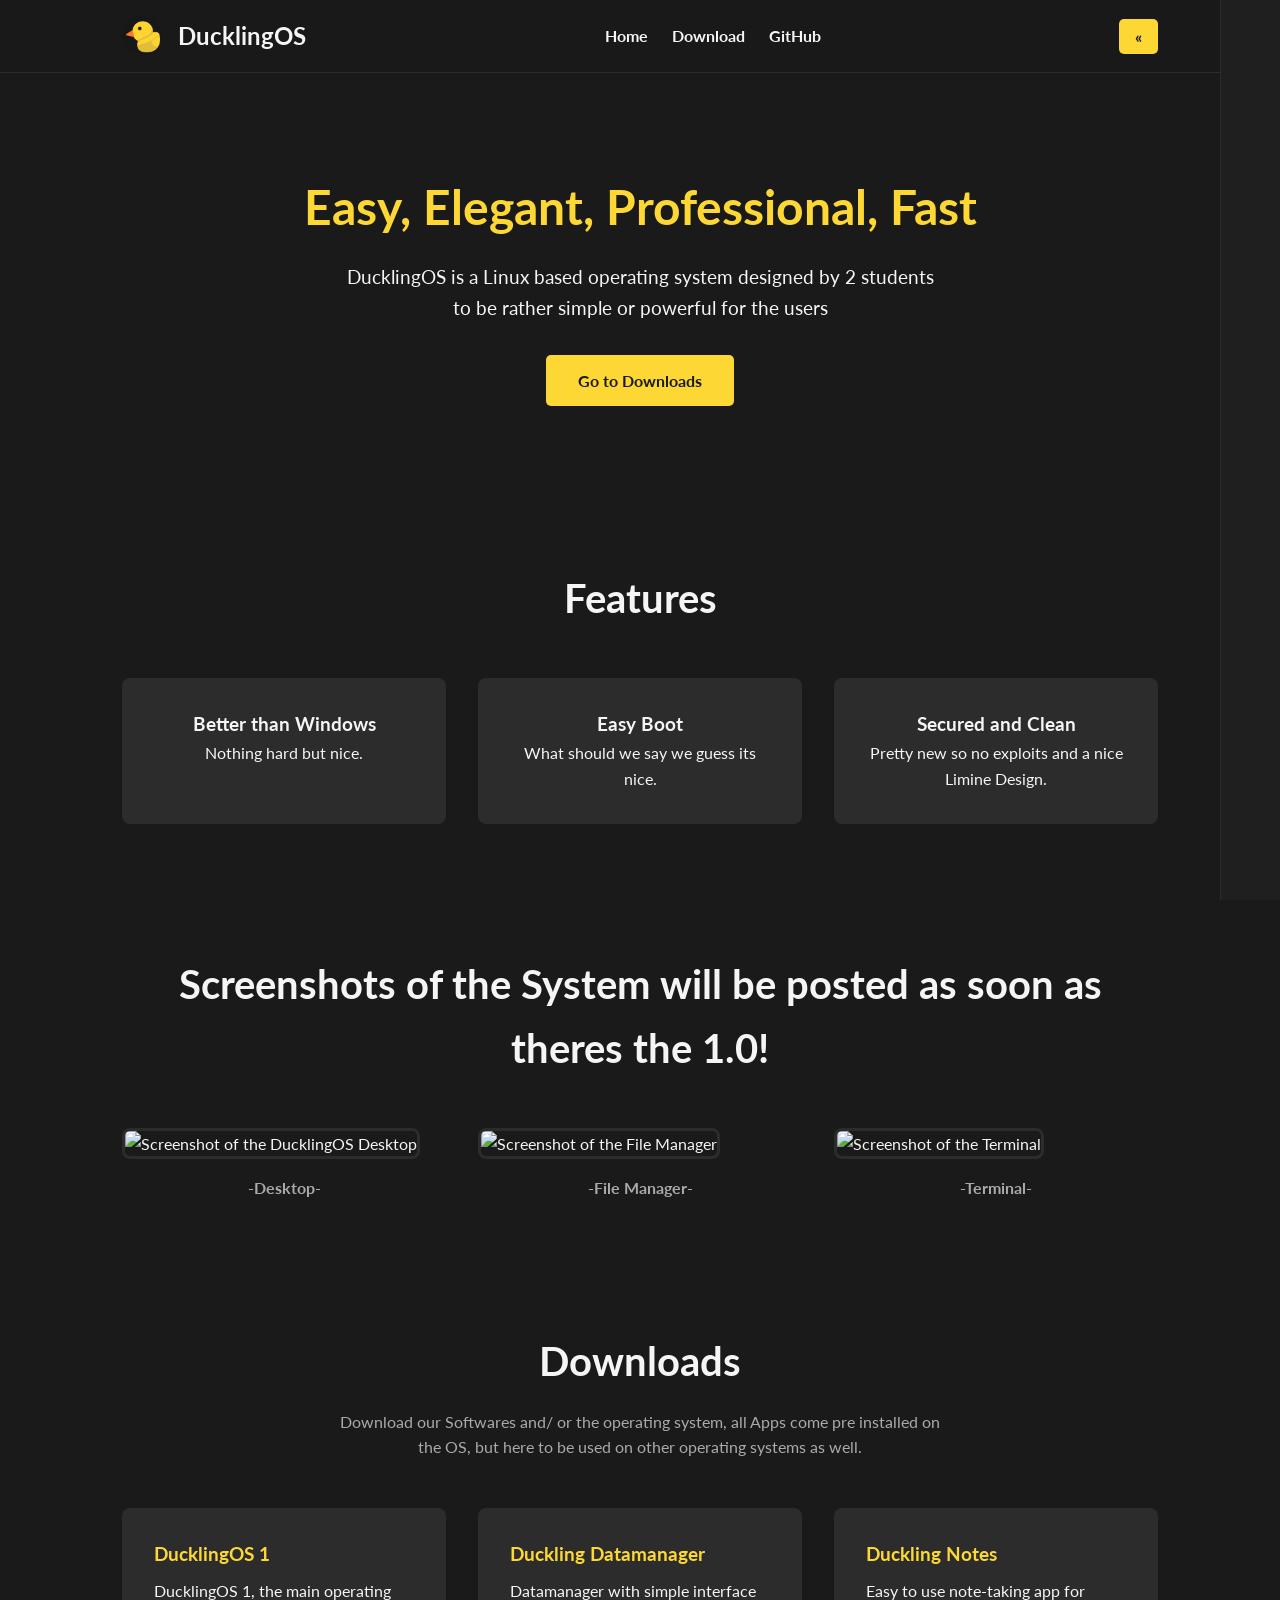
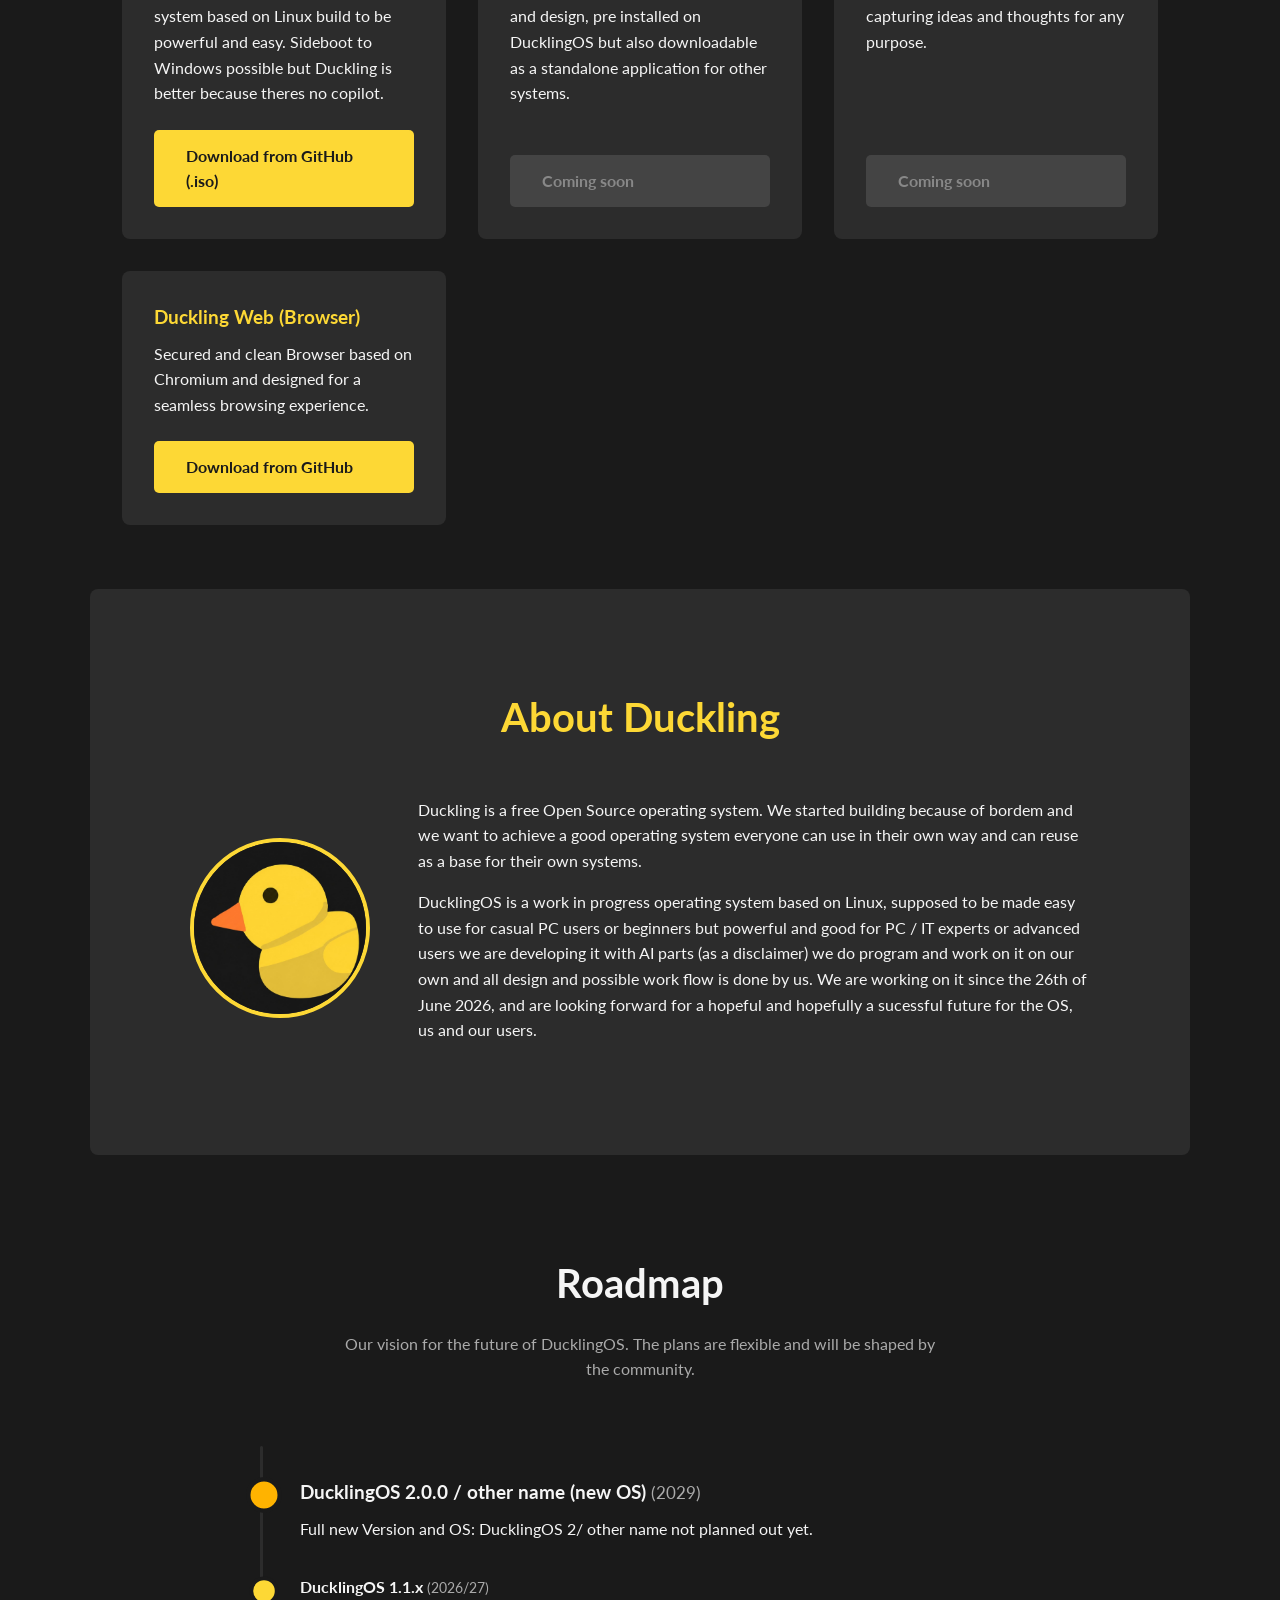
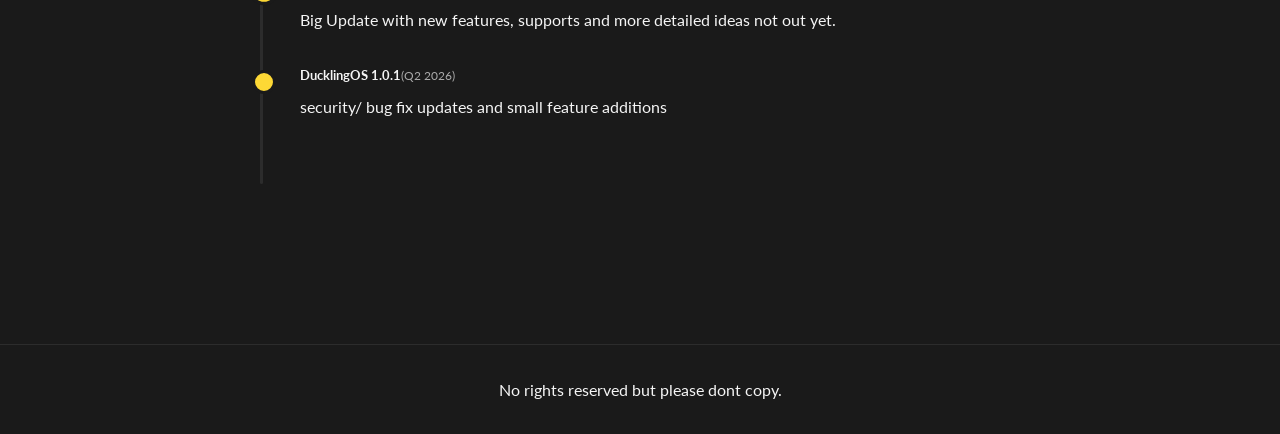
==== index.html @ bba62c25 "Add files via upload" ====
<!DOCTYPE html>
<html lang="en">
<head>
    <meta charset="UTF-8">
    <meta name="viewport" content="width=device-width, initial-scale=1.0">
    <title>DucklingOS - An easy Linux operating system</title>
    <link rel="stylesheet" href="style.css">
    <link rel="preconnect" href="https://fonts.googleapis.com">
    <link rel="preconnect" href="https://fonts.gstatic.com" crossorigin>
    <link href="https://fonts.googleapis.com/css2?family=Lato:wght@400;700&display=swap" rel="stylesheet">
</head>
<body>
<div id="page-container">
    <header>
        <nav class="container">
            <a href="#" class="logo">
                <img src="Duckling1.jpg.jpeg" alt="DucklingOS Logo">
                <h1>DucklingOS</h1>
            </a>
            <ul class="desktop-nav">
                <li><a href="#hero">Home</a></li>
                <li><a href="#download">Download</a></li>
                <li><a href="https://github.com/DucklingOS" target="_blank">GitHub</a></li>
            </ul>
            <div class="header-buttons">
                <button id="desktop-sidebar-toggle" class="menu-button desktop-only">&laquo;</button> <!-- For Desktop only -->
                <button id="menu-toggle" class="menu-button mobile-only">Menu</button> <!-- For Mobile only -->
            </div>
        </nav>
    </header>

    <nav id="sidebar">
        <ul>
            <li><a href="#hero">Home</a></li>
            <li><a href="#features">Features</a></li>
            <li><a href="#screenshots">Screenshots</a></li>
            <li><a href="#about">About Duckling</a></li>
            <li><a href="#roadmap">Roadmap</a></li>
            <li><a href="#download">Download</a></li>
            <li><a href="https://github.com/DucklingOS" target="_blank">GitHub</a></li>
        </ul>
    </nav>

    <main>
        <section id="hero" class="container">
            <h2>Easy, Elegant, Professional, Fast</h2>
            <p>DucklingOS is a Linux based operating system designed by 2 students to be rather simple or powerful for the users</p>
            <a href="#download" class="cta-button">Go to Downloads</a>
        </section>

        <section id="features" class="container">
            <h2>Features</h2>
            <div class="feature-grid">
                <div class="feature-item">
                    <h3>Better than Windows</h3>
                    <p>Nothing hard but nice.</p>
                </div>
                <div class="feature-item">
                    <h3>Easy Boot</h3>
                    <p>What should we say we guess its nice.</p>
                </div>
                <div class="feature-item">
                    <h3>Secured and Clean</h3>
                    <p>Pretty new so no exploits and a nice Limine Design.</p>
                </div>
            </div>
        </section>

        <section id="screenshots" class="container">
            <h2>Screenshots of the System will be posted as soon as theres the 1.0!</h2>
            <div class="screenshot-grid">
                <div class="screenshot-item">
                    <img src="https://via.placeholder.com/800x450/2c2c2c/fdd835?text=Desktop-View" alt="Screenshot of the DucklingOS Desktop">
                    <p>-Desktop-</p>
                </div>
                <div class="screenshot-item">
                    <img src="https://via.placeholder.com/800x450/2c2c2c/fdd835?text=File-Manager" alt="Screenshot of the File Manager">
                    <p>-File Manager-</p>
                </div>
                <div class="screenshot-item">
                    <img src="https://via.placeholder.com/800x450/2c2c2c/fdd835?text=Terminal" alt="Screenshot of the Terminal">
                    <p>-Terminal-</p>
                </div>
            </div>
        </section>

        <section id="download" class="container">
            <h2>Downloads</h2>
            <p class="download-intro">Download our Softwares and/ or the operating system, all Apps come pre installed on the OS, but here to be used on other operating systems as well.</p>
            <div class="download-grid">
                <div class="download-item os-download">
                    <h3>DucklingOS 1</h3>
                    <p>DucklingOS 1, the main operating system based on Linux build to be powerful and easy. Sideboot to Windows possible but Duckling is better because theres no copilot.</p>
                    <a href="https://github.com/ducklingOS/ducklingOS-1/actions/runs/28238142595" target="_blank" class="cta-button">Download from GitHub (.iso)</a>
                </div>
                <div class="download-item">
                    <h3>Duckling Datamanager</h3>
                    <p>Datamanager with simple interface and design, pre installed on DucklingOS but also downloadable as a standalone application for other systems.</p>
                    <a href="#" class="cta-button disabled">Coming soon</a>
                </div>
                <div class="download-item">
                    <h3>Duckling Notes</h3>
                    <p>Easy to use note-taking app for capturing ideas and thoughts for any purpose.</p>
                    <a href="#" class="cta-button disabled">Coming soon</a>
                </div>
                <div class="download-item">
                    <h3>Duckling Web  (Browser)</h3>
                    <p>Secured and clean Browser based on Chromium and designed for a seamless browsing experience.</p>
                    <a href="https://github.com/ducklingOS/ducklingWeb" target="_blank" class="cta-button">Download from GitHub</a>
                </div>
            </div>
        </section>

        <section id="about" class="container">
            <h2>About Duckling</h2>
            <div class="about-content">
                <img src="Duckling1.jpg.jpeg" alt="DucklingOS Logo in the About-Us section" class="about-image">
                <div class="about-text">
                    <p>Duckling is a free Open Source operating system. We started building because of bordem and we want to achieve a good operating system everyone can use in their own  way and can reuse as a base for their own systems.</p>
                    <p>DucklingOS is a work in progress operating system based on Linux, supposed to be made easy to use for casual PC users or beginners but powerful and good for PC / IT experts or advanced users we are developing it with AI parts (as a disclaimer) we do program and work on it on our own and all design and possible work flow is done by us. We are working on it since the 26th of June 2026, and are looking forward for a hopeful and hopefully a sucessful future for the OS, us and our users.</p>
                </div>
            </div>
        </section>

        <section id="roadmap" class="container">
            <h2>Roadmap</h2>
            <p class="roadmap-intro">Our vision for the future of DucklingOS. The plans are flexible and will be shaped by the community.</p>

            <div class="roadmap-timeline">
                <!-- Beispiel für eine neue Edition (alle 3 Jahre) -->
                <div class="timeline-item edition">
                    <div class="timeline-content">
                        <h3>DucklingOS 2.0.0 / other name (new OS) <span class="timeline-year">(2029)</span></h3>
                        <p>Full new Version and OS: DucklingOS 2/ other name not planned out yet.</p>
                    </div>
                </div>

                <!-- Beispiel für eine größere Version (jährlich) -->
                <div class="timeline-item major">
                    <div class="timeline-content">
                        <h4>DucklingOS 1.1.x <span class="timeline-year">(2026/27)</span></h4>
                        <p>Big Update with new features, supports and more detailed ideas not out yet.</p>
                    </div>
                </div>

                <!-- Beispiel für eine kleine Version (monatlich/quartalsweise) -->
                <div class="timeline-item minor">
                    <div class="timeline-content">
                        <h5>DucklingOS 1.0.1<span class="timeline-year">(Q2 2026)</span></h5>
                        <p>security/ bug fix updates and small feature additions </p>
                    </div>
                </div>
            </div>
        </section>
    </main>

    <footer>
        <p>No rights reserved but please dont copy.</p>
    </footer>

</div>

    <script>
        const mobileMenuToggle = document.getElementById('menu-toggle');
        const desktopSidebarToggle = document.getElementById('desktop-sidebar-toggle');
        const sidebar = document.getElementById('sidebar');
        const pageContainer = document.getElementById('page-container');

        // Für den Desktop-Modus (Sidebar schiebt Inhalt)
        desktopSidebarToggle.addEventListener('click', () => {
            pageContainer.classList.toggle('sidebar-open');
            desktopSidebarToggle.textContent = pageContainer.classList.contains('sidebar-open') ? '«' : '»';
        });

        // Für den mobilen Modus (Sidebar überlagert Inhalt)
        mobileMenuToggle.addEventListener('click', () => {
            sidebar.classList.toggle('mobile-open');
        });
    </script>

</body>
</html>
---- style.css ----
/* Global Styles and Variables */
:root {
    --primary-yellow: #fdd835; /* A bright yellow, inspired by the image */
    --dark-background: #1a1a1a; /* A very dark gray, almost black */
    --text-color: #f5f5f5;
    --card-background: #2c2c2c;
    --font-family: 'Lato', sans-serif;
}

/* Base Reset and Body Styling */
* {
    margin: 0;
    padding: 0;
    box-sizing: border-box;
}

html {
    scroll-behavior: smooth;
}

body {
    font-family: var(--font-family);
    background-color: var(--dark-background);
    color: var(--text-color);
    line-height: 1.6;
}

/* Page Container for sidebar shift */
#page-container {
    position: relative;
    transition: margin-right 0.4s ease-in-out;
}

.container {
    max-width: 1100px;
    margin: 0 auto;
    padding: 0 2rem;
}

/* Header and Navigation */
header {
    background-color: rgba(26, 26, 26, 0.8);
    backdrop-filter: blur(10px);
    padding: 1rem 0;
    position: sticky;
    top: 0;
    z-index: 100;
    border-bottom: 1px solid var(--card-background);
}

header .container {
    display: flex;
    justify-content: space-between;
    align-items: center;
}

.header-buttons {
    display: flex;
    align-items: center;
    gap: 1rem;
}

.logo {
    display: flex;
    align-items: center;
    text-decoration: none;
    color: var(--text-color);
}

.logo img {
    height: 40px;
    width: 40px;
    border-radius: 50%;
    margin-right: 1rem;
    object-fit: cover;
}

.logo h1 {
    font-size: 1.5rem;
}

/* General Navigation Styles */
.desktop-nav {
    list-style: none;
    display: flex;
    gap: 1.5rem;
    flex-grow: 1; /* Allows the element to fill the available space */
    justify-content: center; /* Centers the links within the element */
}

.desktop-nav a {
    text-decoration: none;
    color: var(--text-color);
    font-weight: 700;
    transition: color 0.3s ease;
}

.desktop-nav a:hover {
    color: var(--primary-yellow);
}

/* Hero Section */
#hero {
    text-align: center;
    padding: 6rem 2rem;
}

#hero h2 {
    font-size: 3rem;
    margin-bottom: 1rem;
    color: var(--primary-yellow);
}

#hero p {
    font-size: 1.2rem;
    max-width: 600px;
    margin: 0 auto 2rem;
}

.cta-button {
    display: inline-block;
    background-color: var(--primary-yellow);
    color: var(--dark-background);
    padding: 0.8rem 2rem;
    border-radius: 5px;
    text-decoration: none;
    font-weight: 700;
    transition: transform 0.3s ease;
}

.cta-button:hover {
    transform: scale(1.05);
}

/* Features Section */
#features {
    padding: 4rem 2rem;
}

#features h2 {
    text-align: center;
    font-size: 2.5rem;
    margin-bottom: 3rem;
}

.feature-grid {
    display: grid;
    grid-template-columns: repeat(auto-fit, minmax(300px, 1fr));
    gap: 2rem;
}

.feature-item {
    background-color: var(--card-background);
    padding: 2rem;
    border-radius: 8px;
    text-align: center;
}

/* Footer */
footer {
    text-align: center;
    padding: 2rem 0;
    margin-top: 4rem;
    border-top: 1px solid var(--card-background);
}

/* About Section */
#about {
    padding: 6rem 2rem;
    background-color: var(--card-background);
    border-radius: 8px;
}

#about h2 {
    text-align: center;
    font-size: 2.5rem;
    margin-bottom: 3rem;
    color: var(--primary-yellow);
}

.about-content {
    display: flex;
    align-items: center;
    gap: 3rem;
    max-width: 900px;
    margin: 0 auto;
}

.about-image {
    height: 180px;
    width: 180px;
    border-radius: 50%;
    object-fit: cover;
    border: 4px solid var(--primary-yellow);
    flex-shrink: 0;
}

.about-text p {
    margin-bottom: 1rem;
}

/* Screenshots Section */
#screenshots {
    padding: 4rem 2rem;
}

#screenshots h2 {
    text-align: center;
    font-size: 2.5rem;
    margin-bottom: 3rem;
}

.screenshot-grid {
    display: grid;
    grid-template-columns: repeat(auto-fit, minmax(320px, 1fr));
    gap: 2rem;
}

.screenshot-item img {
    width: 100%;
    border-radius: 8px;
    border: 3px solid var(--card-background);
    transition: transform 0.3s ease, box-shadow 0.3s ease;
    cursor: pointer;
}

.screenshot-item img:hover {
    transform: scale(1.03);
    box-shadow: 0 10px 25px rgba(0, 0, 0, 0.5);
    border-color: var(--primary-yellow);
}

/* Download Section */
#download {
    padding: 4rem 2rem;
}

#download h2 {
    text-align: center;
    font-size: 2.5rem;
    margin-bottom: 1rem;
}

.download-intro {
    text-align: center;
    max-width: 600px;
    margin: 0 auto 3rem;
    color: #aaa;
}

.download-grid {
    display: grid;
    grid-template-columns: repeat(auto-fit, minmax(300px, 1fr));
    gap: 2rem;
}

.download-item {
    background-color: var(--card-background);
    padding: 2rem;
    border-radius: 8px;
    display: flex;
    flex-direction: column;
}

.download-item h3 {
    color: var(--primary-yellow);
    margin-bottom: 0.5rem;
}
.download-item p {
    flex-grow: 1; /* Ensures the button stays at the bottom */
    margin-bottom: 1.5rem;
}
.screenshot-item p {
    text-align: center;
    margin-top: 1rem;
    font-weight: 700;
    color: #aaa;
}

/* Menu Button and Sidebar */
.menu-button { /* The button in the header for mobile view */
    display: none; /* Only displayed on smaller screens */
    background-color: var(--primary-yellow);
    color: var(--dark-background) !important;
    border: none;
    padding: 0.5rem 1rem;
    border-radius: 5px;
    font-family: var(--font-family);
    font-weight: 700;
    cursor: pointer;
    font-size: 1rem;
    text-decoration: none;
}
.menu-button:hover {
    color: var(--dark-background) !important;
}
.cta-button.disabled {
    background-color: #444;
    color: #888;
    cursor: not-allowed;
    transform: none;
}

#sidebar {
    position: fixed;
    top: 0;
    right: 0;
    height: 100vh; /* Full viewport height */
    width: 0; /* Closed by default on mobile devices */
    background-color: #1f1f1f;
    z-index: 200;
    overflow: hidden;
    transition: width 0.3s ease-in-out;
    border-left: 1px solid var(--card-background);
    display: flex;
    align-items: center;
    justify-content: center;
}

#sidebar ul {
    list-style: none;
    display: flex;
    flex-direction: column;
    gap: 1rem; /* Spacing between items */
    width: 220px; /* Fixed width for the content */
}

#sidebar ul li a {
    text-decoration: none;
    color: var(--text-color);
    font-size: 1.2rem;
    font-weight: 700;
    padding: 0.5rem 0;
    display: block;
    transition: color 0.3s ease;
}

#sidebar ul li a:hover {
    color: var(--primary-yellow);
}

/* --- Responsive Design --- */

/* Mobile View (up to 768px) */
@media (max-width: 768px) {
    header .desktop-nav {
        display: none;
    }
    .mobile-only {
        display: block;
        text-align: center; /* Ensure button text is centered if it wraps */
    }
    #sidebar.mobile-open {
        width: 280px; /* Opens the sidebar on mobile devices */
    }
}
@media (min-width: 769px) {
    .mobile-only {
        display: none;
    }
}

/* Desktop View (from 1025px) */
@media (min-width: 1025px) {
    /* Hide main navigation in header, as it's in the sidebar */
    .mobile-only {
        display: none; /* Hide mobile menu button on desktop */
    }

    /* Display sidebar as a narrow bar */
    #sidebar {
        width: 60px;
        padding-top: 60px;
        justify-content: flex-start;
    }
    #sidebar ul li a {
        text-indent: 200%; /* Hides the text, but keeps the space */
        white-space: nowrap;
    }

    .desktop-only {
        display: block;
    }

    /* Styles for the expanded sidebar on desktop */
    #page-container.sidebar-open {
        /* Shifts the entire page container (incl. header) to the left */
        margin-right: 220px; /* 280px (open) - 60px (closed) = 220px */
    }

    #page-container.sidebar-open #sidebar {
        width: 280px; /* Expands the sidebar */
    }
    #page-container.sidebar-open #sidebar ul li a {
        text-indent: 0; /* Shows the text again */
    }
}

/* Roadmap Section */
#roadmap {
    padding: 6rem 2rem;
}

#roadmap h2 {
    text-align: center;
    font-size: 2.5rem;
    margin-bottom: 1rem;
}

.roadmap-intro {
    text-align: center;
    max-width: 600px;
    margin: 0 auto 4rem;
    color: #aaa;
}

.roadmap-timeline {
    position: relative;
    max-width: 800px;
    margin: 0 auto;
    padding: 2rem 0; /* Spacing for the timeline */
    /* The vertical line of the timeline */
    &::before {
        content: '';
        position: absolute;
        top: 0;
        left: 20px;
        height: 100%;
        width: 3px;
        background-color: var(--card-background);
        border-radius: 3px;
    }
}

.timeline-item {
    position: relative;
    margin-bottom: 2rem; /* Spacing between items */
    padding-left: 60px; /* Space for the dot */
    /* The dot on the timeline */
    &::before {
        content: '';
        position: absolute;
        left: 12px; /* Centers the dot on the line */
        top: 5px;
        height: 18px;
        width: 18px;
        background-color: var(--primary-yellow);
        border-radius: 50%;
        border: 3px solid var(--dark-background);
        z-index: 1;
    }
}

/* Different sizes for the dots */
.timeline-item.major::before {
    transform: scale(1.2);
}
.timeline-item.edition::before {
    transform: scale(1.5);
    background-color: #ffb300; /* A slightly darker yellow for the largest version */
}

.timeline-content h3, .timeline-content h4, .timeline-content h5 {
    margin-bottom: 0.5rem;
}

.timeline-year {
    color: #aaa;
    font-weight: 400;
    font-size: 0.9em;
}
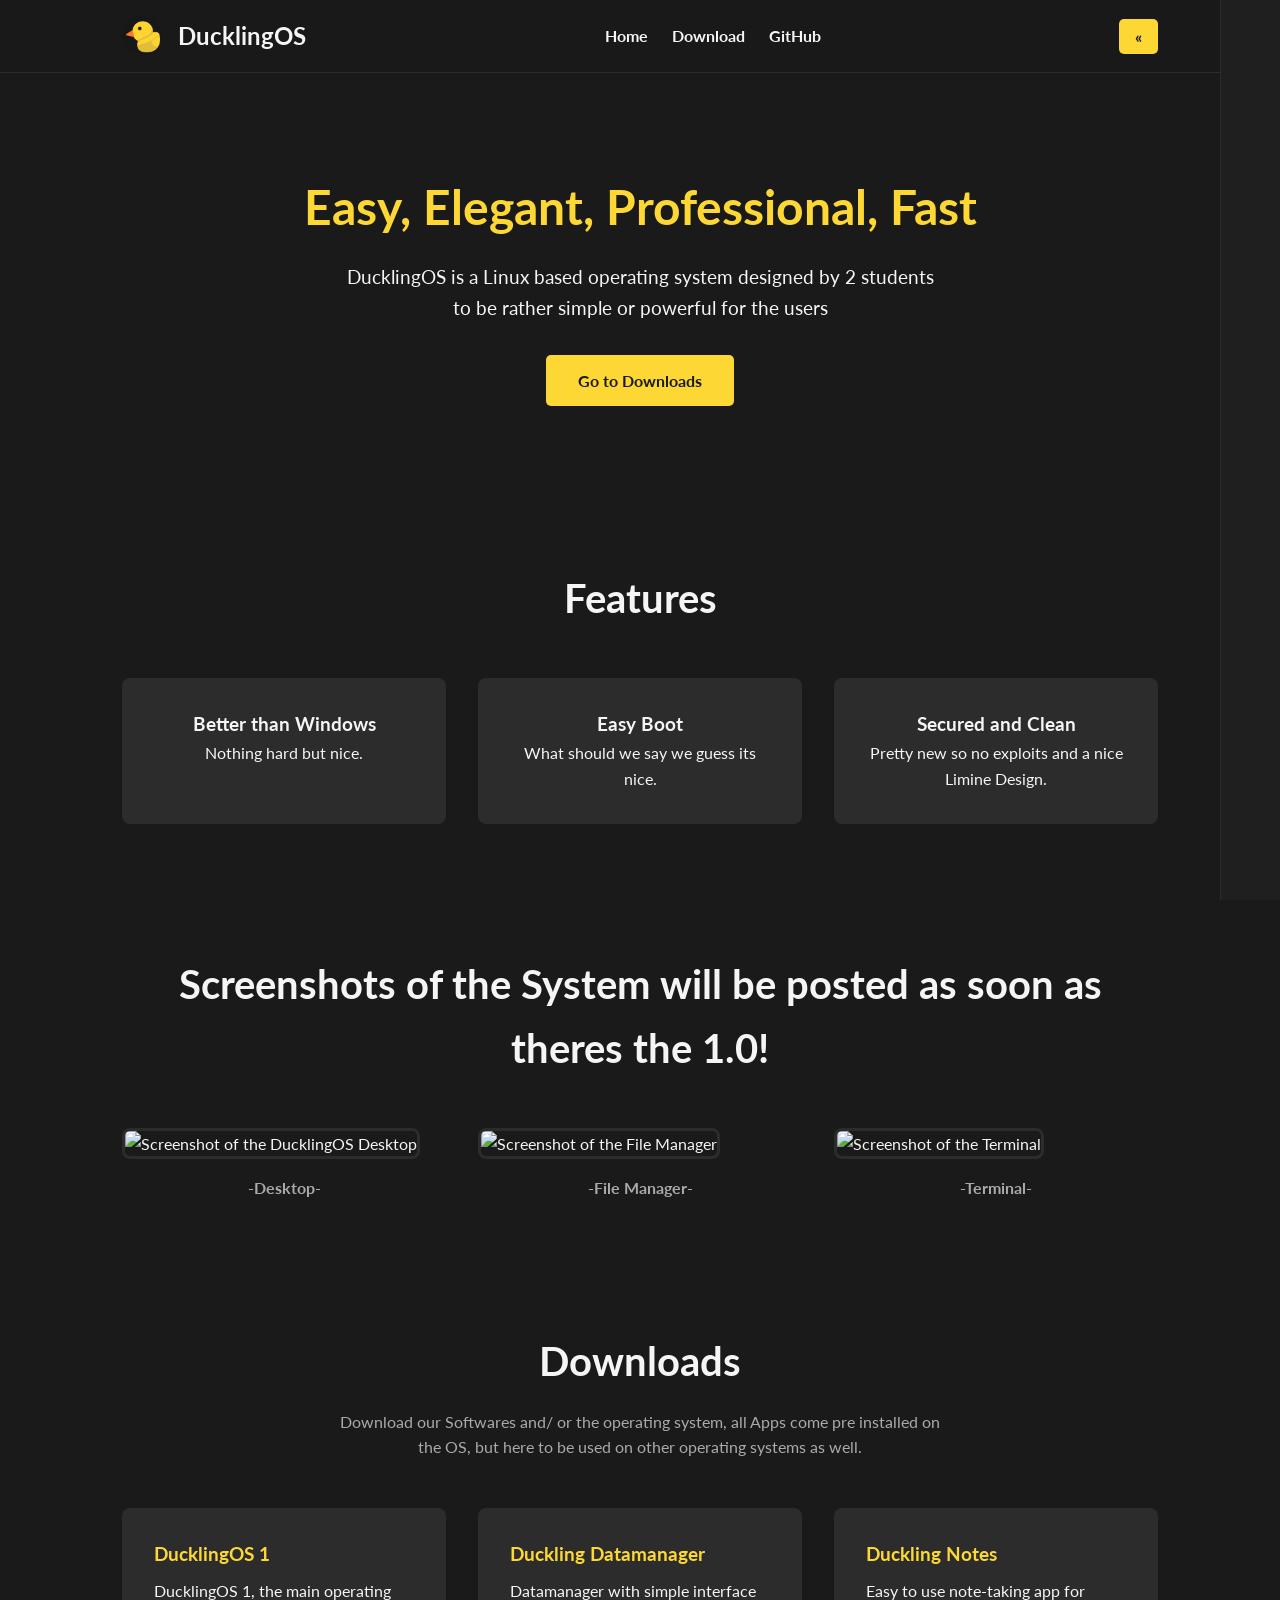
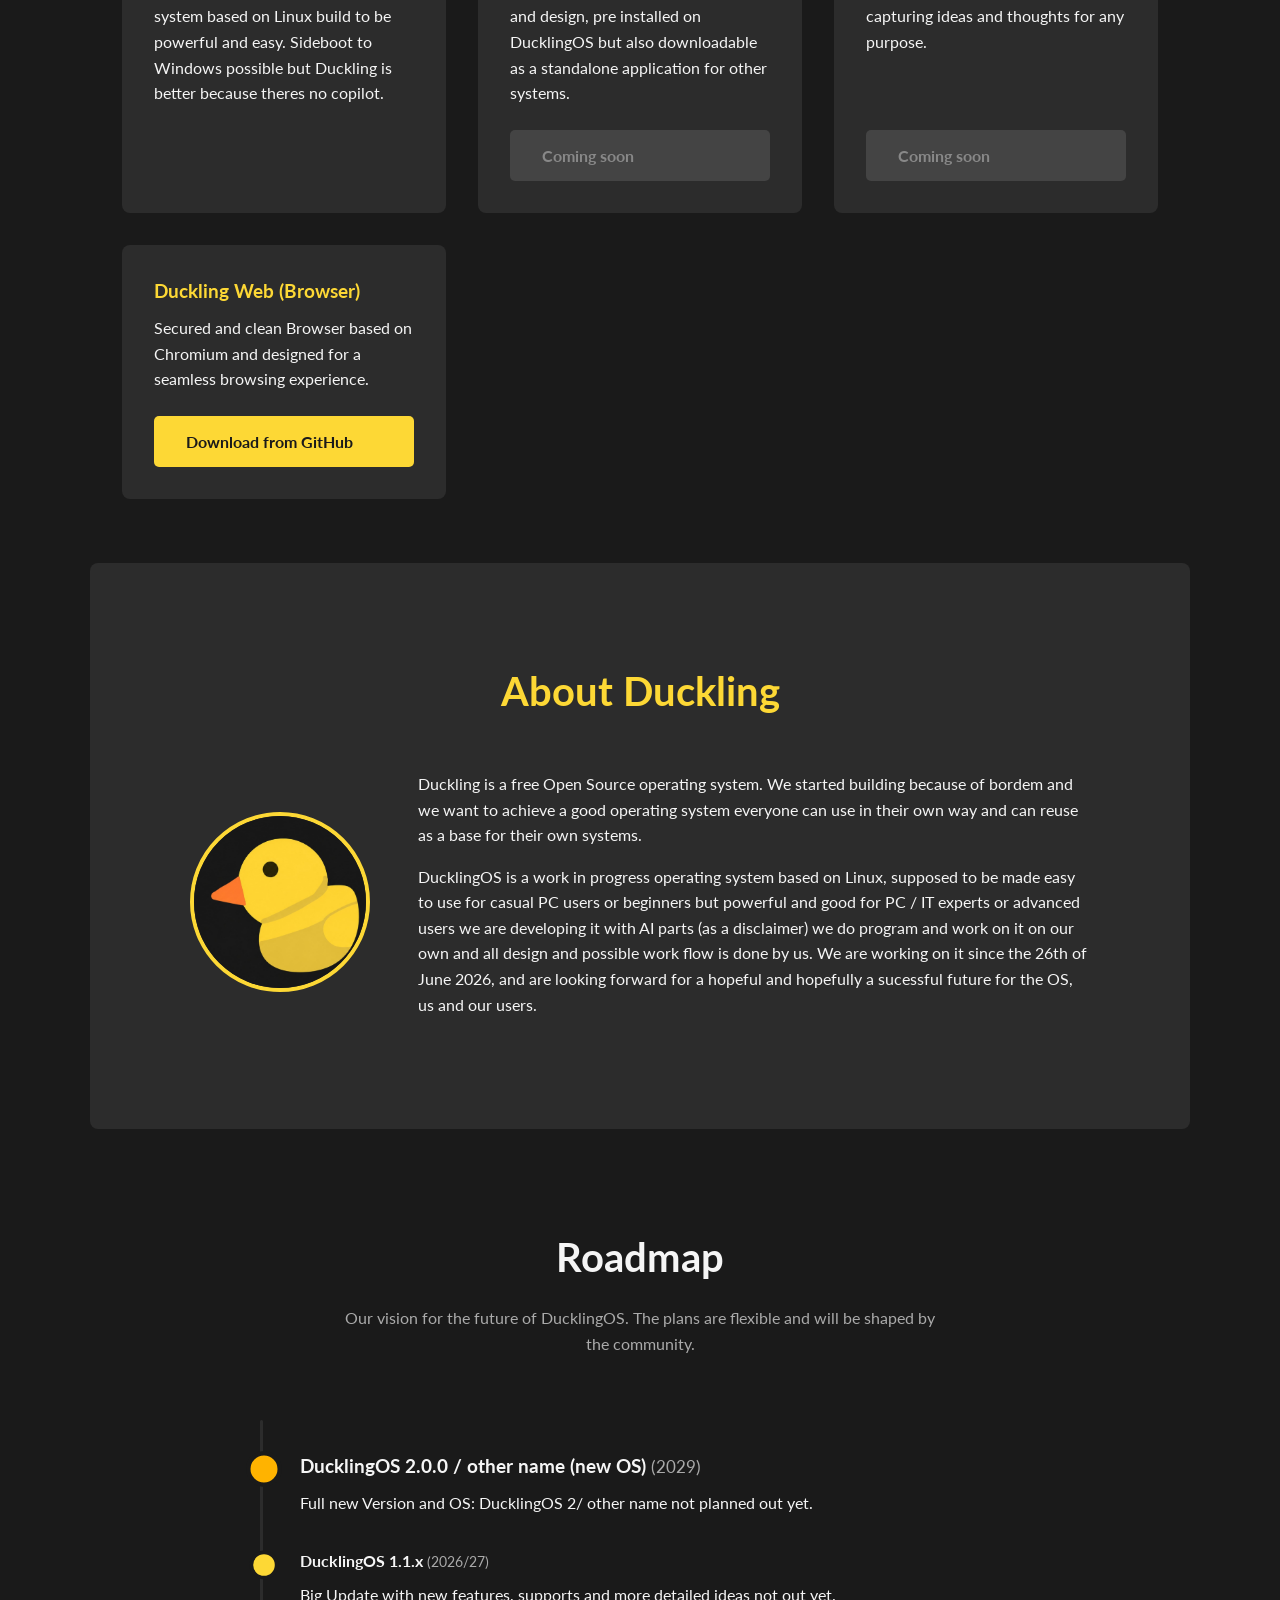
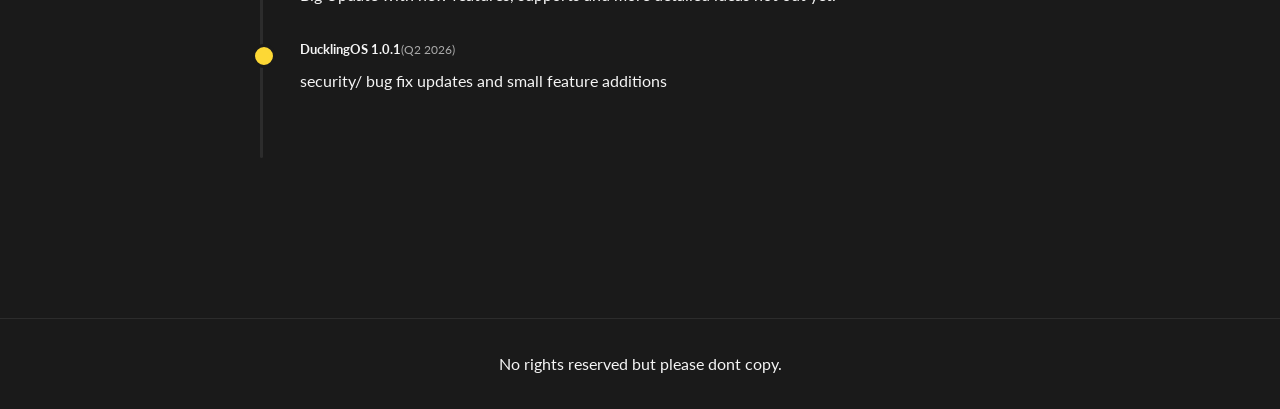
==== commit 382b6cb4: "Add files via upload" ====
--- a/index.html
+++ b/index.html
@@ -91,7 +91,6 @@
                 <div class="download-item os-download">
                     <h3>DucklingOS 1</h3>
                     <p>DucklingOS 1, the main operating system based on Linux build to be powerful and easy. Sideboot to Windows possible but Duckling is better because theres no copilot.</p>
-                    <a href="https://github.com/ducklingOS/ducklingOS-1/actions/runs/28238142595" target="_blank" class="cta-button">Download from GitHub (.iso)</a>
                 </div>
                 <div class="download-item">
                     <h3>Duckling Datamanager</h3>
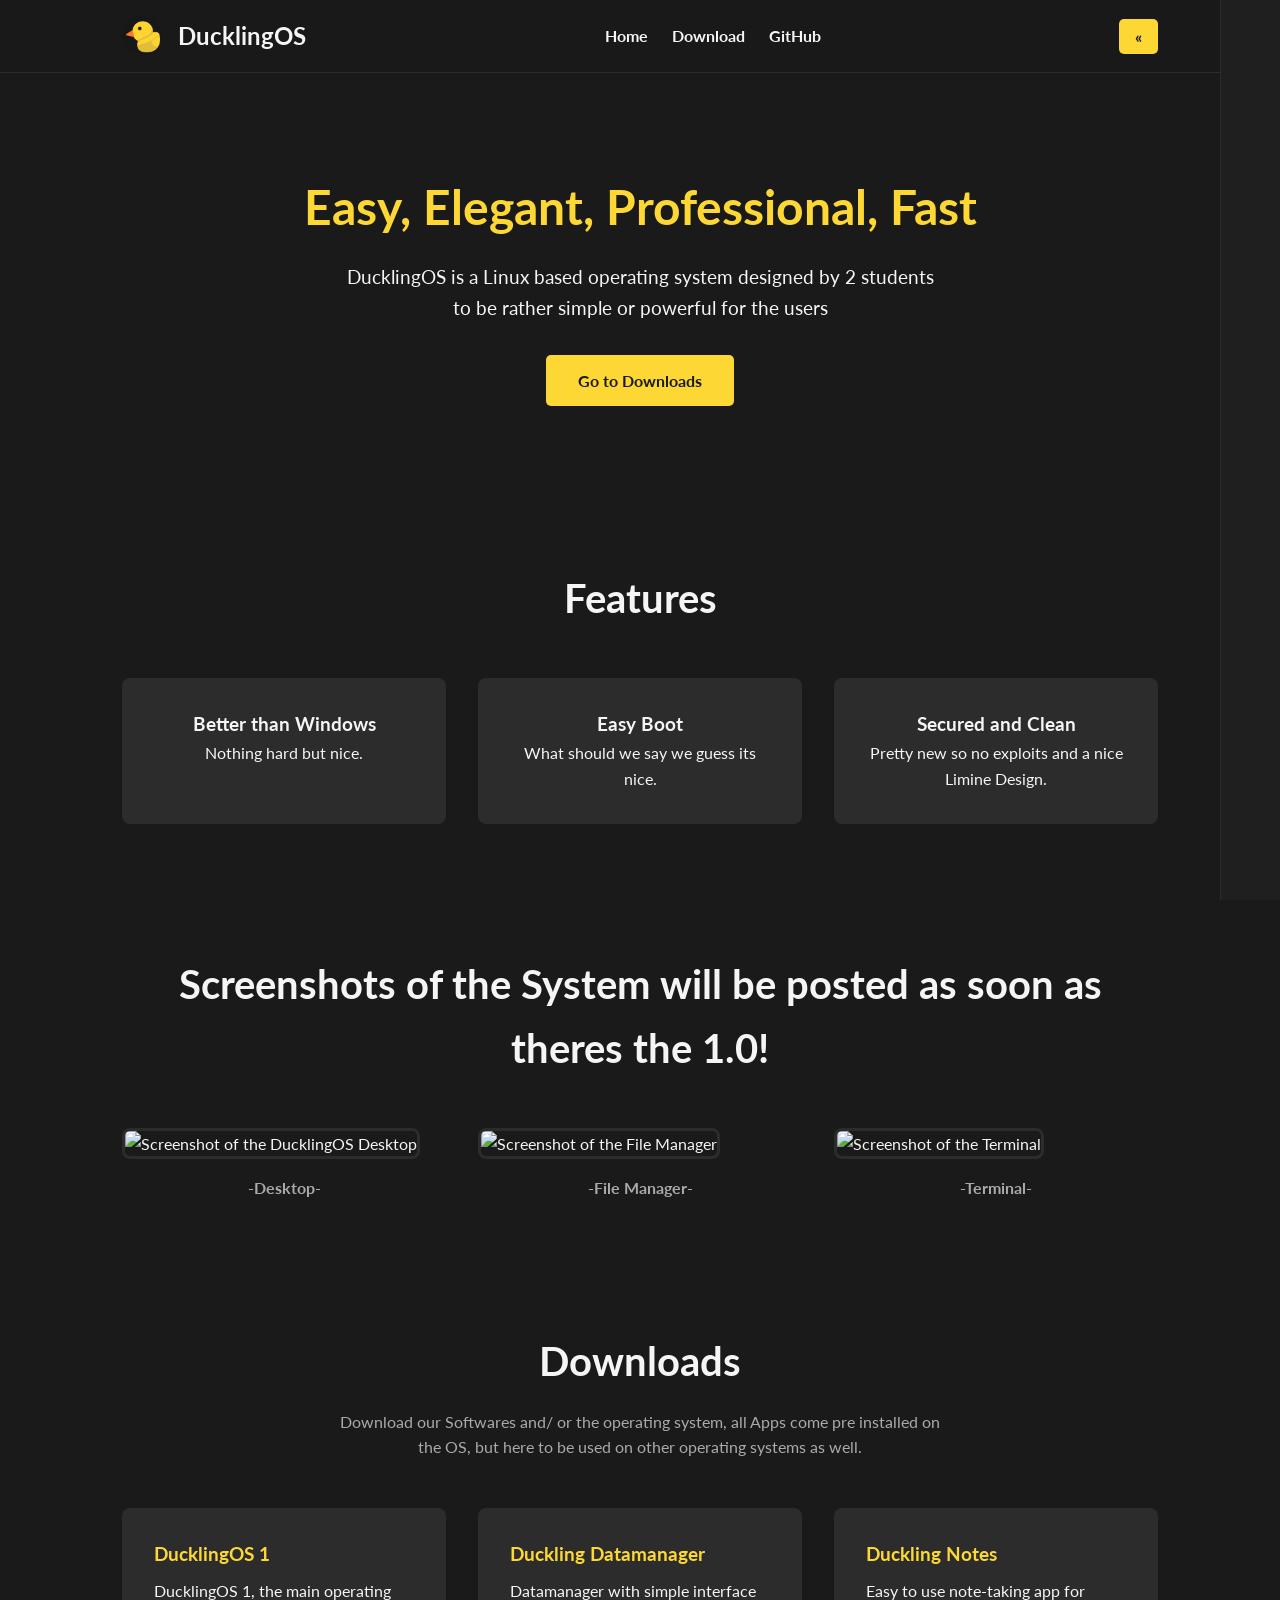
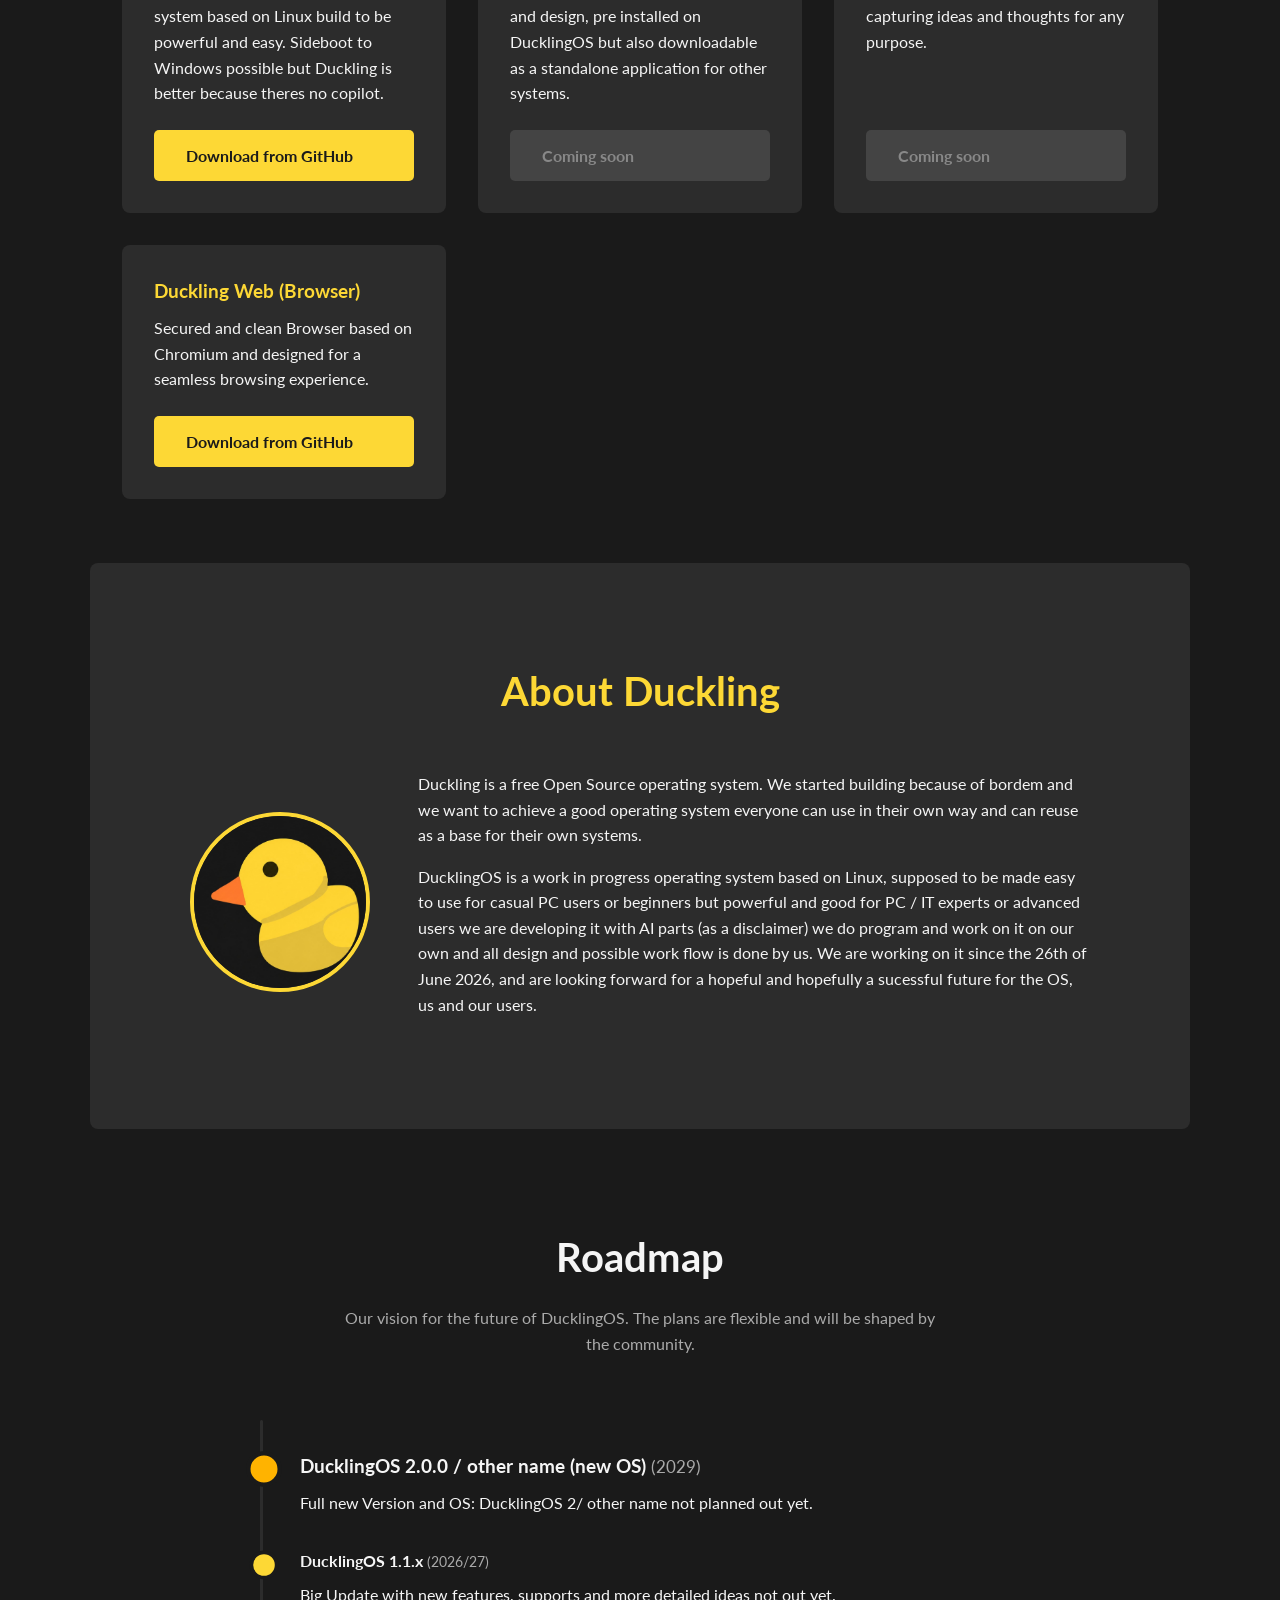
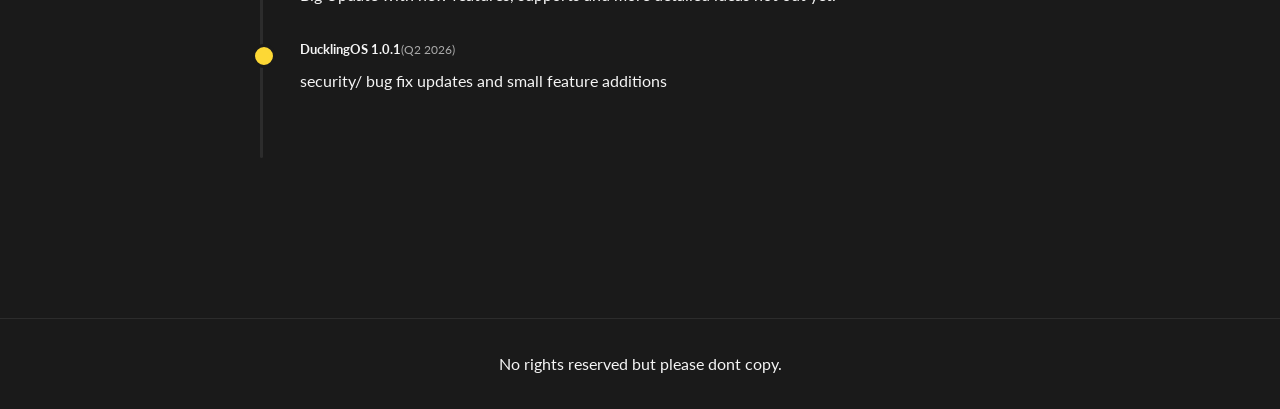
==== commit 71a0a35c: "Add files via upload" ====
--- a/index.html
+++ b/index.html
@@ -91,6 +91,7 @@
                 <div class="download-item os-download">
                     <h3>DucklingOS 1</h3>
                     <p>DucklingOS 1, the main operating system based on Linux build to be powerful and easy. Sideboot to Windows possible but Duckling is better because theres no copilot.</p>
+                <a href="https://github.com/ducklingOS/ducklingOS-1/actions/runs/28238142595" target="_blank" class="cta-button">Download from GitHub</a>
                 </div>
                 <div class="download-item">
                     <h3>Duckling Datamanager</h3>
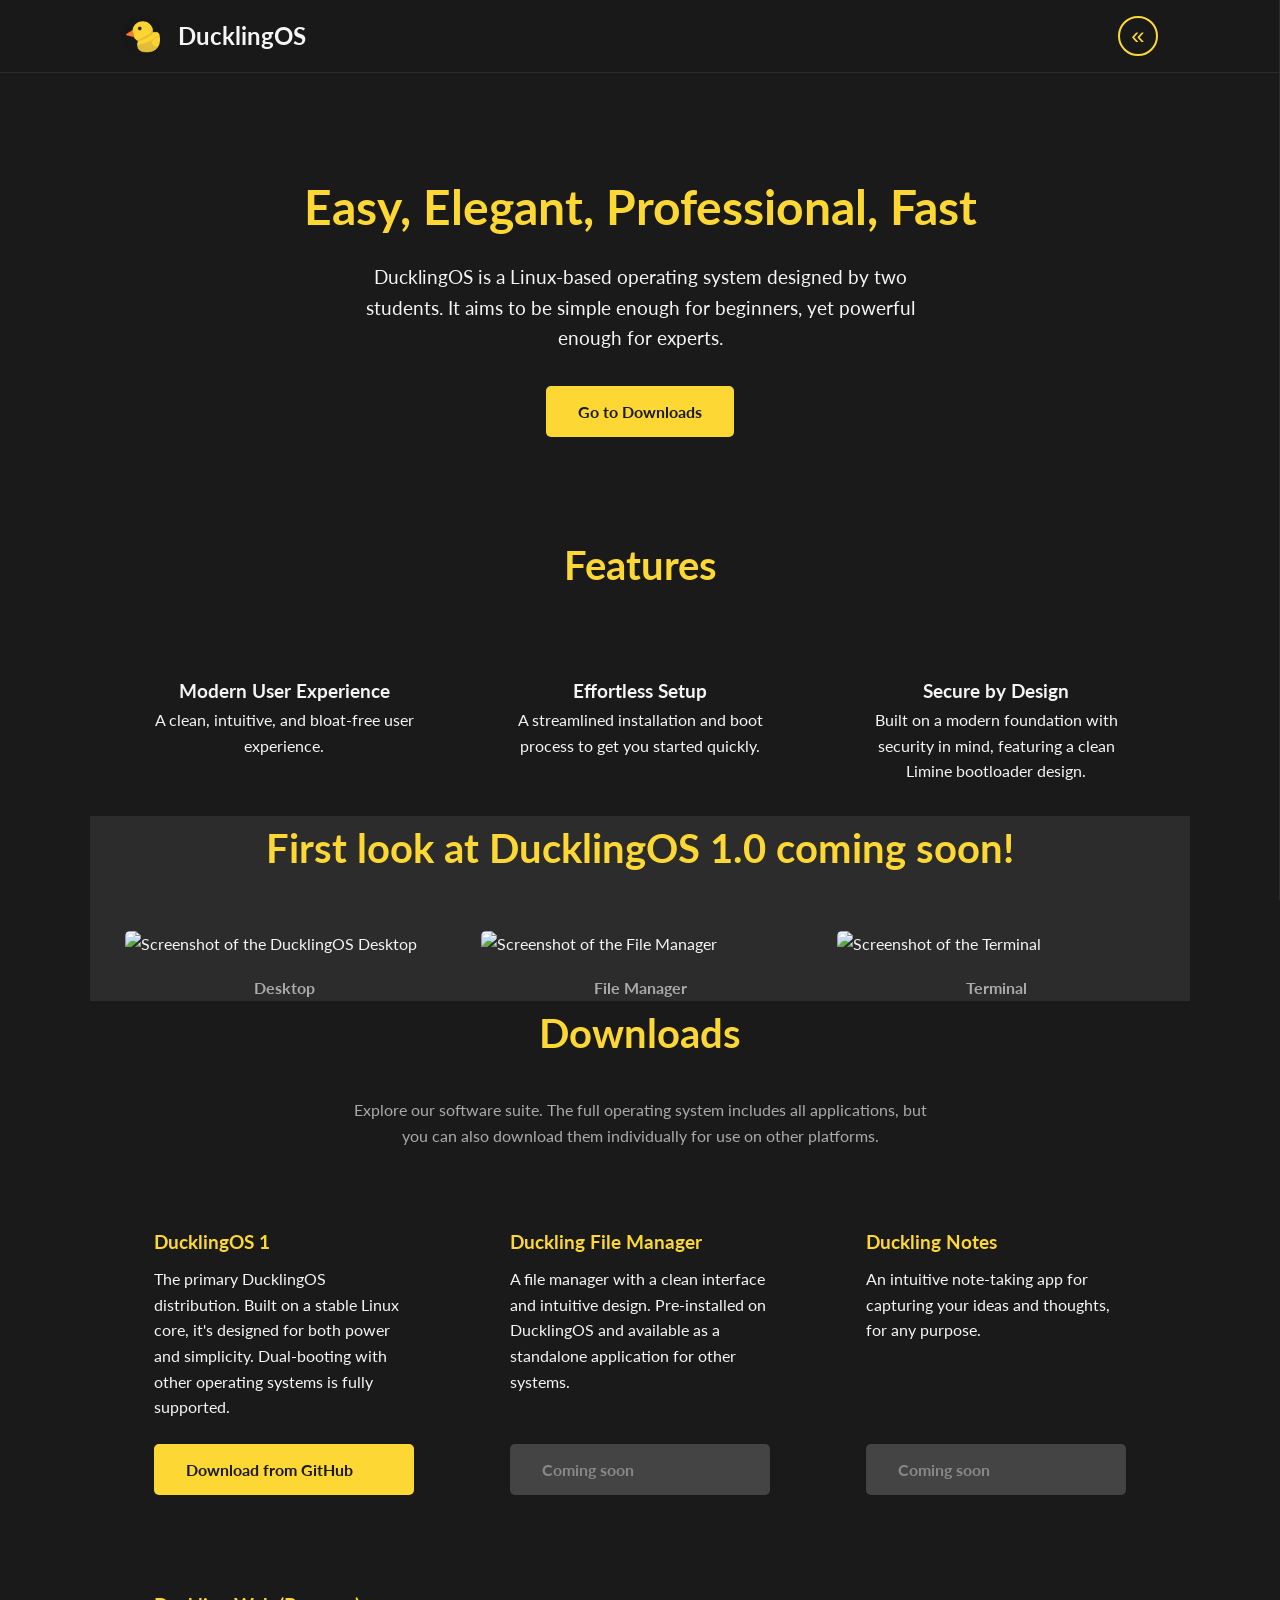
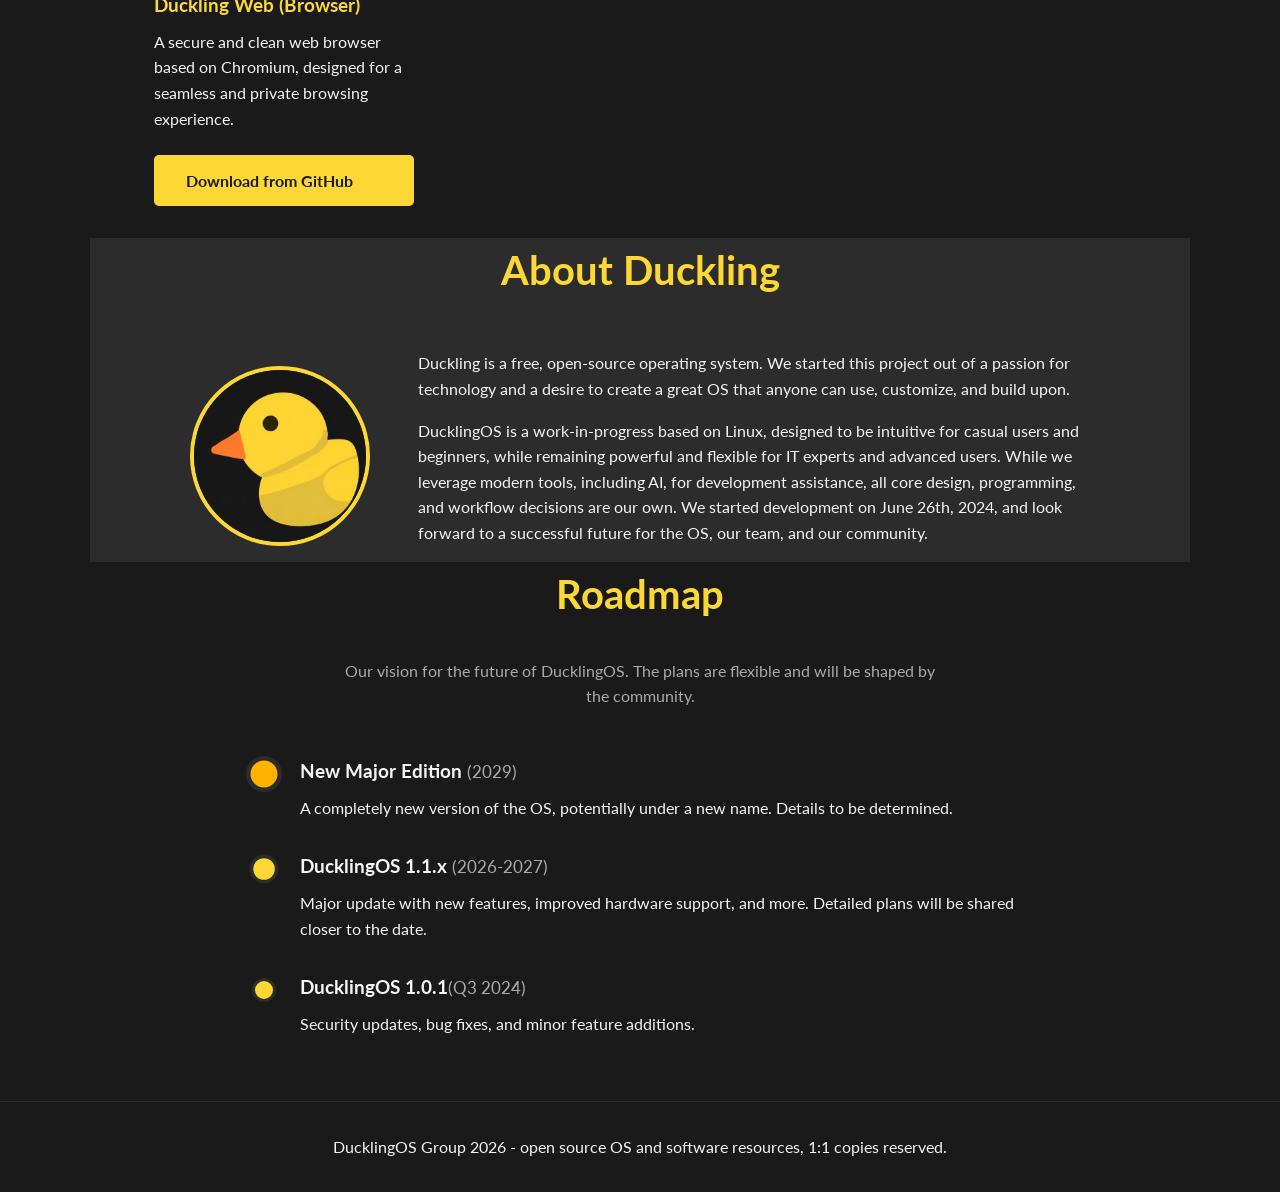
==== commit dda60759: "Add files via upload" ====
--- a/index.html
+++ b/index.html
@@ -17,14 +17,9 @@
                 <img src="Duckling1.jpg.jpeg" alt="DucklingOS Logo">
                 <h1>DucklingOS</h1>
             </a>
-            <ul class="desktop-nav">
-                <li><a href="#hero">Home</a></li>
-                <li><a href="#download">Download</a></li>
-                <li><a href="https://github.com/DucklingOS" target="_blank">GitHub</a></li>
-            </ul>
             <div class="header-buttons">
-                <button id="desktop-sidebar-toggle" class="menu-button desktop-only">&laquo;</button> <!-- For Desktop only -->
-                <button id="menu-toggle" class="menu-button mobile-only">Menu</button> <!-- For Mobile only -->
+                <!-- This button will toggle the sidebar on all screen sizes -->
+                <button id="sidebar-toggle" class="menu-button" aria-label="Toggle navigation" aria-expanded="false">&laquo;</button>
             </div>
         </nav>
     </header>
@@ -44,7 +39,7 @@
     <main>
         <section id="hero" class="container">
             <h2>Easy, Elegant, Professional, Fast</h2>
-            <p>DucklingOS is a Linux based operating system designed by 2 students to be rather simple or powerful for the users</p>
+            <p>DucklingOS is a Linux-based operating system designed by two students. It aims to be simple enough for beginners, yet powerful enough for experts.</p>
             <a href="#download" class="cta-button">Go to Downloads</a>
         </section>
 
@@ -52,60 +47,60 @@
             <h2>Features</h2>
             <div class="feature-grid">
                 <div class="feature-item">
-                    <h3>Better than Windows</h3>
-                    <p>Nothing hard but nice.</p>
+                    <h3>Modern User Experience</h3>
+                    <p>A clean, intuitive, and bloat-free user experience.</p>
                 </div>
                 <div class="feature-item">
-                    <h3>Easy Boot</h3>
-                    <p>What should we say we guess its nice.</p>
+                    <h3>Effortless Setup</h3>
+                    <p>A streamlined installation and boot process to get you started quickly.</p>
                 </div>
                 <div class="feature-item">
-                    <h3>Secured and Clean</h3>
-                    <p>Pretty new so no exploits and a nice Limine Design.</p>
+                    <h3>Secure by Design</h3>
+                    <p>Built on a modern foundation with security in mind, featuring a clean Limine bootloader design.</p>
                 </div>
             </div>
         </section>
 
         <section id="screenshots" class="container">
-            <h2>Screenshots of the System will be posted as soon as theres the 1.0!</h2>
+            <h2>First look at DucklingOS 1.0 coming soon!</h2>
             <div class="screenshot-grid">
-                <div class="screenshot-item">
+                <figure class="screenshot-item">
                     <img src="https://via.placeholder.com/800x450/2c2c2c/fdd835?text=Desktop-View" alt="Screenshot of the DucklingOS Desktop">
-                    <p>-Desktop-</p>
-                </div>
-                <div class="screenshot-item">
+                    <figcaption>Desktop</figcaption>
+                </figure>
+                <figure class="screenshot-item">
                     <img src="https://via.placeholder.com/800x450/2c2c2c/fdd835?text=File-Manager" alt="Screenshot of the File Manager">
-                    <p>-File Manager-</p>
-                </div>
-                <div class="screenshot-item">
+                    <figcaption>File Manager</figcaption>
+                </figure>
+                <figure class="screenshot-item">
                     <img src="https://via.placeholder.com/800x450/2c2c2c/fdd835?text=Terminal" alt="Screenshot of the Terminal">
-                    <p>-Terminal-</p>
-                </div>
+                    <figcaption>Terminal</figcaption>
+                </figure>
             </div>
         </section>
 
         <section id="download" class="container">
             <h2>Downloads</h2>
-            <p class="download-intro">Download our Softwares and/ or the operating system, all Apps come pre installed on the OS, but here to be used on other operating systems as well.</p>
+            <p class="download-intro">Explore our software suite. The full operating system includes all applications, but you can also download them individually for use on other platforms.</p>
             <div class="download-grid">
                 <div class="download-item os-download">
                     <h3>DucklingOS 1</h3>
-                    <p>DucklingOS 1, the main operating system based on Linux build to be powerful and easy. Sideboot to Windows possible but Duckling is better because theres no copilot.</p>
+                    <p>The primary DucklingOS distribution. Built on a stable Linux core, it's designed for both power and simplicity. Dual-booting with other operating systems is fully supported.</p>
                 <a href="https://github.com/ducklingOS/ducklingOS-1/actions/runs/28238142595" target="_blank" class="cta-button">Download from GitHub</a>
                 </div>
                 <div class="download-item">
-                    <h3>Duckling Datamanager</h3>
-                    <p>Datamanager with simple interface and design, pre installed on DucklingOS but also downloadable as a standalone application for other systems.</p>
+                    <h3>Duckling File Manager</h3>
+                    <p>A file manager with a clean interface and intuitive design. Pre-installed on DucklingOS and available as a standalone application for other systems.</p>
                     <a href="#" class="cta-button disabled">Coming soon</a>
                 </div>
                 <div class="download-item">
                     <h3>Duckling Notes</h3>
-                    <p>Easy to use note-taking app for capturing ideas and thoughts for any purpose.</p>
+                    <p>An intuitive note-taking app for capturing your ideas and thoughts, for any purpose.</p>
                     <a href="#" class="cta-button disabled">Coming soon</a>
                 </div>
                 <div class="download-item">
                     <h3>Duckling Web  (Browser)</h3>
-                    <p>Secured and clean Browser based on Chromium and designed for a seamless browsing experience.</p>
+                    <p>A secure and clean web browser based on Chromium, designed for a seamless and private browsing experience.</p>
                     <a href="https://github.com/ducklingOS/ducklingWeb" target="_blank" class="cta-button">Download from GitHub</a>
                 </div>
             </div>
@@ -116,8 +111,8 @@
             <div class="about-content">
                 <img src="Duckling1.jpg.jpeg" alt="DucklingOS Logo in the About-Us section" class="about-image">
                 <div class="about-text">
-                    <p>Duckling is a free Open Source operating system. We started building because of bordem and we want to achieve a good operating system everyone can use in their own  way and can reuse as a base for their own systems.</p>
-                    <p>DucklingOS is a work in progress operating system based on Linux, supposed to be made easy to use for casual PC users or beginners but powerful and good for PC / IT experts or advanced users we are developing it with AI parts (as a disclaimer) we do program and work on it on our own and all design and possible work flow is done by us. We are working on it since the 26th of June 2026, and are looking forward for a hopeful and hopefully a sucessful future for the OS, us and our users.</p>
+                    <p>Duckling is a free, open-source operating system. We started this project out of a passion for technology and a desire to create a great OS that anyone can use, customize, and build upon.</p>
+                    <p>DucklingOS is a work-in-progress based on Linux, designed to be intuitive for casual users and beginners, while remaining powerful and flexible for IT experts and advanced users. While we leverage modern tools, including AI, for development assistance, all core design, programming, and workflow decisions are our own. We started development on June 26th, 2024, and look forward to a successful future for the OS, our team, and our community.</p>
                 </div>
             </div>
         </section>
@@ -127,27 +122,27 @@
             <p class="roadmap-intro">Our vision for the future of DucklingOS. The plans are flexible and will be shaped by the community.</p>
 
             <div class="roadmap-timeline">
-                <!-- Beispiel für eine neue Edition (alle 3 Jahre) -->
+                <!-- Example for a new edition (every 3 years) -->
                 <div class="timeline-item edition">
                     <div class="timeline-content">
-                        <h3>DucklingOS 2.0.0 / other name (new OS) <span class="timeline-year">(2029)</span></h3>
-                        <p>Full new Version and OS: DucklingOS 2/ other name not planned out yet.</p>
+                        <h3>New Major Edition <span class="timeline-year">(2029)</span></h3>
+                        <p>A completely new version of the OS, potentially under a new name. Details to be determined.</p>
                     </div>
                 </div>
 
-                <!-- Beispiel für eine größere Version (jährlich) -->
+                <!-- Example for a major version (yearly) -->
                 <div class="timeline-item major">
                     <div class="timeline-content">
-                        <h4>DucklingOS 1.1.x <span class="timeline-year">(2026/27)</span></h4>
-                        <p>Big Update with new features, supports and more detailed ideas not out yet.</p>
+                        <h3>DucklingOS 1.1.x <span class="timeline-year">(2026-2027)</span></h3>
+                        <p>Major update with new features, improved hardware support, and more. Detailed plans will be shared closer to the date.</p>
                     </div>
                 </div>
 
-                <!-- Beispiel für eine kleine Version (monatlich/quartalsweise) -->
+                <!-- Example for a minor version (monthly/quarterly) -->
                 <div class="timeline-item minor">
                     <div class="timeline-content">
-                        <h5>DucklingOS 1.0.1<span class="timeline-year">(Q2 2026)</span></h5>
-                        <p>security/ bug fix updates and small feature additions </p>
+                        <h3>DucklingOS 1.0.1<span class="timeline-year">(Q3 2024)</span></h3>
+                        <p>Security updates, bug fixes, and minor feature additions.</p>
                     </div>
                 </div>
             </div>
@@ -155,26 +150,24 @@
     </main>
 
     <footer>
-        <p>No rights reserved but please dont copy.</p>
+        <p>DucklingOS Group 2026 - open source OS and software resources, 1:1 copies reserved. </p>
     </footer>
 
 </div>
 
     <script>
-        const mobileMenuToggle = document.getElementById('menu-toggle');
-        const desktopSidebarToggle = document.getElementById('desktop-sidebar-toggle');
+        const sidebarToggle = document.getElementById('sidebar-toggle');
         const sidebar = document.getElementById('sidebar');
         const pageContainer = document.getElementById('page-container');
 
-        // Für den Desktop-Modus (Sidebar schiebt Inhalt)
-        desktopSidebarToggle.addEventListener('click', () => {
+        sidebarToggle.addEventListener('click', () => {
+            // This single function toggles the sidebar for all screen sizes.
+            // The visual effect (push vs. overlay) will be handled by CSS media queries.
             pageContainer.classList.toggle('sidebar-open');
-            desktopSidebarToggle.textContent = pageContainer.classList.contains('sidebar-open') ? '«' : '»';
-        });
 
-        // Für den mobilen Modus (Sidebar überlagert Inhalt)
-        mobileMenuToggle.addEventListener('click', () => {
-            sidebar.classList.toggle('mobile-open');
+            const isSidebarOpen = pageContainer.classList.contains('sidebar-open');
+            sidebarToggle.textContent = isSidebarOpen ? '«' : '»';
+            sidebarToggle.setAttribute('aria-expanded', isSidebarOpen);
         });
     </script>
 
--- a/style.css
+++ b/style.css
@@ -1,10 +1,12 @@
 /* Global Styles and Variables */
 :root {
-    --primary-yellow: #fdd835; /* A bright yellow, inspired by the image */
+    --primary-yellow: #fdd835; /* A bright yellow, inspired by the logo */
     --dark-background: #1a1a1a; /* A very dark gray, almost black */
     --text-color: #f5f5f5;
     --card-background: #2c2c2c;
     --font-family: 'Lato', sans-serif;
+    --sidebar-width-open: 250px;
+    --sidebar-width-closed: 0px; /* On mobile, it's completely hidden */
 }
 
 /* Base Reset and Body Styling */
@@ -28,7 +30,8 @@
 /* Page Container for sidebar shift */
 #page-container {
     position: relative;
-    transition: margin-right 0.4s ease-in-out;
+    left: 0;
+    transition: left 0.4s ease-in-out;
 }
 
 .container {
@@ -37,10 +40,27 @@
     padding: 0 2rem;
 }
 
-/* Header and Navigation */
+/* General Section Styling */
+section {
+    padding: 5rem 0;
+}
+
+section:nth-of-type(odd) {
+    background-color: var(--card-background);
+}
+
+section h2 {
+    text-align: center;
+    font-size: 2.5rem;
+    margin-bottom: 3rem;
+    color: var(--primary-yellow);
+}
+
+/* Header */
 header {
     background-color: rgba(26, 26, 26, 0.8);
     backdrop-filter: blur(10px);
+    -webkit-backdrop-filter: blur(10px);
     padding: 1rem 0;
     position: sticky;
     top: 0;
@@ -48,16 +68,10 @@
     border-bottom: 1px solid var(--card-background);
 }
 
-header .container {
+header nav.container {
     display: flex;
     justify-content: space-between;
     align-items: center;
-}
-
-.header-buttons {
-    display: flex;
-    align-items: center;
-    gap: 1rem;
 }
 
 .logo {
@@ -79,36 +93,82 @@
     font-size: 1.5rem;
 }
 
-/* General Navigation Styles */
-.desktop-nav {
+/* Sidebar Navigation */
+#sidebar {
+    position: fixed;
+    top: 0;
+    right: 0; /* Aligns to the right */
+    height: 100vh;
+    width: 0; /* Hidden by default */
+    background-color: #1f1f1f;
+    z-index: 200;
+    overflow: hidden;
+    transition: width 0.4s ease-in-out;
+    border-left: 1px solid var(--card-background);
+    display: flex;
+    align-items: center;
+    justify-content: center;
+}
+
+#sidebar ul {
     list-style: none;
-    display: flex;
-    gap: 1.5rem;
-    flex-grow: 1; /* Allows the element to fill the available space */
-    justify-content: center; /* Centers the links within the element */
-}
-
-.desktop-nav a {
+    padding: 0;
+    width: 100%;
+    text-align: center;
+}
+
+#sidebar ul li a {
     text-decoration: none;
     color: var(--text-color);
+    font-size: 1.2rem;
     font-weight: 700;
-    transition: color 0.3s ease;
-}
-
-.desktop-nav a:hover {
+    padding: 1rem 2rem;
+    display: block;
+    transition: color 0.3s ease, background-color 0.3s ease;
+    white-space: nowrap; /* Prevents text from wrapping */
+}
+
+#sidebar ul li a:hover {
+    color: var(--dark-background);
+    background-color: var(--primary-yellow);
+}
+
+/* Menu Toggle Button */
+.menu-button {
+    background: none;
+    border: 2px solid var(--primary-yellow);
     color: var(--primary-yellow);
+    width: 40px;
+    height: 40px;
+    border-radius: 50%;
+    font-size: 1.5rem;
+    cursor: pointer;
+    transition: background-color 0.3s, color 0.3s;
+    display: flex;
+    align-items: center;
+    justify-content: center;
+}
+
+.menu-button:hover {
+    background-color: var(--primary-yellow);
+    color: var(--dark-background);
+}
+
+/* Sidebar Open State (handled by JS) */
+#page-container.sidebar-open #sidebar {
+    width: var(--sidebar-width-open);
 }
 
 /* Hero Section */
 #hero {
     text-align: center;
     padding: 6rem 2rem;
+    background: none; /* Override alternating section background */
 }
 
 #hero h2 {
     font-size: 3rem;
     margin-bottom: 1rem;
-    color: var(--primary-yellow);
 }
 
 #hero p {
@@ -125,65 +185,91 @@
     border-radius: 5px;
     text-decoration: none;
     font-weight: 700;
-    transition: transform 0.3s ease;
+    transition: transform 0.3s ease, box-shadow 0.3s ease;
 }
 
 .cta-button:hover {
-    transform: scale(1.05);
-}
-
-/* Features Section */
-#features {
-    padding: 4rem 2rem;
-}
-
-#features h2 {
-    text-align: center;
-    font-size: 2.5rem;
-    margin-bottom: 3rem;
-}
-
-.feature-grid {
+    transform: translateY(-3px);
+    box-shadow: 0 5px 15px rgba(253, 216, 53, 0.4);
+}
+
+.cta-button.disabled {
+    background-color: #444;
+    color: #888;
+    cursor: not-allowed;
+    transform: none;
+    box-shadow: none;
+}
+
+/* Grid Layouts (Features, Screenshots, Downloads) */
+.feature-grid, .screenshot-grid, .download-grid {
     display: grid;
     grid-template-columns: repeat(auto-fit, minmax(300px, 1fr));
     gap: 2rem;
 }
 
 .feature-item {
-    background-color: var(--card-background);
+    background-color: var(--dark-background);
     padding: 2rem;
     border-radius: 8px;
     text-align: center;
 }
 
-/* Footer */
-footer {
-    text-align: center;
-    padding: 2rem 0;
-    margin-top: 4rem;
-    border-top: 1px solid var(--card-background);
+.screenshot-item figcaption {
+    text-align: center;
+    margin-top: 1rem;
+    font-weight: 700;
+    color: #aaa;
+}
+
+.screenshot-item img {
+    width: 100%;
+    border-radius: 8px;
+    border: 3px solid var(--card-background);
+    transition: transform 0.3s ease, box-shadow 0.3s ease, border-color 0.3s ease;
+    cursor: pointer;
+}
+
+.screenshot-item img:hover {
+    transform: scale(1.03);
+    box-shadow: 0 10px 25px rgba(0, 0, 0, 0.5);
+    border-color: var(--primary-yellow);
+}
+
+.download-intro, .roadmap-intro {
+    text-align: center;
+    max-width: 600px;
+    margin: -1rem auto 3rem;
+    color: #aaa;
+}
+
+.download-item {
+    background-color: var(--dark-background);
+    padding: 2rem;
+    border-radius: 8px;
+    display: flex;
+    flex-direction: column;
+}
+
+.download-item h3 {
+    color: var(--primary-yellow);
+    margin-bottom: 0.5rem;
+}
+
+.download-item p {
+    flex-grow: 1;
+    margin-bottom: 1.5rem;
 }
 
 /* About Section */
-#about {
-    padding: 6rem 2rem;
-    background-color: var(--card-background);
-    border-radius: 8px;
-}
-
-#about h2 {
-    text-align: center;
-    font-size: 2.5rem;
-    margin-bottom: 3rem;
-    color: var(--primary-yellow);
-}
-
 .about-content {
     display: flex;
-    align-items: center;
-    gap: 3rem;
+    flex-direction: column;
+    align-items: center;
+    gap: 2rem;
     max-width: 900px;
     margin: 0 auto;
+    text-align: center;
 }
 
 .about-image {
@@ -192,275 +278,59 @@
     border-radius: 50%;
     object-fit: cover;
     border: 4px solid var(--primary-yellow);
-    flex-shrink: 0;
 }
 
 .about-text p {
     margin-bottom: 1rem;
 }
 
-/* Screenshots Section */
-#screenshots {
-    padding: 4rem 2rem;
-}
-
-#screenshots h2 {
-    text-align: center;
-    font-size: 2.5rem;
-    margin-bottom: 3rem;
-}
-
-.screenshot-grid {
-    display: grid;
-    grid-template-columns: repeat(auto-fit, minmax(320px, 1fr));
-    gap: 2rem;
-}
-
-.screenshot-item img {
-    width: 100%;
-    border-radius: 8px;
-    border: 3px solid var(--card-background);
-    transition: transform 0.3s ease, box-shadow 0.3s ease;
-    cursor: pointer;
-}
-
-.screenshot-item img:hover {
-    transform: scale(1.03);
-    box-shadow: 0 10px 25px rgba(0, 0, 0, 0.5);
-    border-color: var(--primary-yellow);
-}
-
-/* Download Section */
-#download {
-    padding: 4rem 2rem;
-}
-
-#download h2 {
-    text-align: center;
-    font-size: 2.5rem;
-    margin-bottom: 1rem;
-}
-
-.download-intro {
-    text-align: center;
-    max-width: 600px;
-    margin: 0 auto 3rem;
-    color: #aaa;
-}
-
-.download-grid {
-    display: grid;
-    grid-template-columns: repeat(auto-fit, minmax(300px, 1fr));
-    gap: 2rem;
-}
-
-.download-item {
-    background-color: var(--card-background);
-    padding: 2rem;
-    border-radius: 8px;
-    display: flex;
-    flex-direction: column;
-}
-
-.download-item h3 {
-    color: var(--primary-yellow);
-    margin-bottom: 0.5rem;
-}
-.download-item p {
-    flex-grow: 1; /* Ensures the button stays at the bottom */
-    margin-bottom: 1.5rem;
-}
-.screenshot-item p {
-    text-align: center;
-    margin-top: 1rem;
-    font-weight: 700;
-    color: #aaa;
-}
-
-/* Menu Button and Sidebar */
-.menu-button { /* The button in the header for mobile view */
-    display: none; /* Only displayed on smaller screens */
-    background-color: var(--primary-yellow);
-    color: var(--dark-background) !important;
-    border: none;
-    padding: 0.5rem 1rem;
-    border-radius: 5px;
-    font-family: var(--font-family);
-    font-weight: 700;
-    cursor: pointer;
-    font-size: 1rem;
-    text-decoration: none;
-}
-.menu-button:hover {
-    color: var(--dark-background) !important;
-}
-.cta-button.disabled {
-    background-color: #444;
-    color: #888;
-    cursor: not-allowed;
-    transform: none;
-}
-
-#sidebar {
-    position: fixed;
-    top: 0;
-    right: 0;
-    height: 100vh; /* Full viewport height */
-    width: 0; /* Closed by default on mobile devices */
-    background-color: #1f1f1f;
-    z-index: 200;
-    overflow: hidden;
-    transition: width 0.3s ease-in-out;
-    border-left: 1px solid var(--card-background);
-    display: flex;
-    align-items: center;
-    justify-content: center;
-}
-
-#sidebar ul {
-    list-style: none;
-    display: flex;
-    flex-direction: column;
-    gap: 1rem; /* Spacing between items */
-    width: 220px; /* Fixed width for the content */
-}
-
-#sidebar ul li a {
-    text-decoration: none;
-    color: var(--text-color);
-    font-size: 1.2rem;
-    font-weight: 700;
-    padding: 0.5rem 0;
-    display: block;
-    transition: color 0.3s ease;
-}
-
-#sidebar ul li a:hover {
-    color: var(--primary-yellow);
-}
-
-/* --- Responsive Design --- */
-
-/* Mobile View (up to 768px) */
-@media (max-width: 768px) {
-    header .desktop-nav {
-        display: none;
-    }
-    .mobile-only {
-        display: block;
-        text-align: center; /* Ensure button text is centered if it wraps */
-    }
-    #sidebar.mobile-open {
-        width: 280px; /* Opens the sidebar on mobile devices */
-    }
-}
-@media (min-width: 769px) {
-    .mobile-only {
-        display: none;
-    }
-}
-
-/* Desktop View (from 1025px) */
-@media (min-width: 1025px) {
-    /* Hide main navigation in header, as it's in the sidebar */
-    .mobile-only {
-        display: none; /* Hide mobile menu button on desktop */
-    }
-
-    /* Display sidebar as a narrow bar */
-    #sidebar {
-        width: 60px;
-        padding-top: 60px;
-        justify-content: flex-start;
-    }
-    #sidebar ul li a {
-        text-indent: 200%; /* Hides the text, but keeps the space */
-        white-space: nowrap;
-    }
-
-    .desktop-only {
-        display: block;
-    }
-
-    /* Styles for the expanded sidebar on desktop */
-    #page-container.sidebar-open {
-        /* Shifts the entire page container (incl. header) to the left */
-        margin-right: 220px; /* 280px (open) - 60px (closed) = 220px */
-    }
-
-    #page-container.sidebar-open #sidebar {
-        width: 280px; /* Expands the sidebar */
-    }
-    #page-container.sidebar-open #sidebar ul li a {
-        text-indent: 0; /* Shows the text again */
-    }
-}
-
 /* Roadmap Section */
-#roadmap {
-    padding: 6rem 2rem;
-}
-
-#roadmap h2 {
-    text-align: center;
-    font-size: 2.5rem;
-    margin-bottom: 1rem;
-}
-
-.roadmap-intro {
-    text-align: center;
-    max-width: 600px;
-    margin: 0 auto 4rem;
-    color: #aaa;
-}
-
 .roadmap-timeline {
     position: relative;
     max-width: 800px;
     margin: 0 auto;
-    padding: 2rem 0; /* Spacing for the timeline */
-    /* The vertical line of the timeline */
-    &::before {
-        content: '';
-        position: absolute;
-        top: 0;
-        left: 20px;
-        height: 100%;
-        width: 3px;
-        background-color: var(--card-background);
-        border-radius: 3px;
-    }
+}
+
+.roadmap-timeline::before {
+    content: '';
+    position: absolute;
+    top: 0;
+    left: 20px;
+    height: 100%;
+    width: 3px;
+    background-color: var(--dark-background);
+    border-radius: 3px;
 }
 
 .timeline-item {
     position: relative;
-    margin-bottom: 2rem; /* Spacing between items */
-    padding-left: 60px; /* Space for the dot */
-    /* The dot on the timeline */
-    &::before {
-        content: '';
-        position: absolute;
-        left: 12px; /* Centers the dot on the line */
-        top: 5px;
-        height: 18px;
-        width: 18px;
-        background-color: var(--primary-yellow);
-        border-radius: 50%;
-        border: 3px solid var(--dark-background);
-        z-index: 1;
-    }
-}
-
-/* Different sizes for the dots */
+    margin-bottom: 2rem;
+    padding-left: 60px;
+}
+
+.timeline-item::before {
+    content: '';
+    position: absolute;
+    left: 12px;
+    top: 5px;
+    height: 18px;
+    width: 18px;
+    background-color: var(--primary-yellow);
+    border-radius: 50%;
+    border: 3px solid var(--card-background);
+    z-index: 1;
+}
+
 .timeline-item.major::before {
     transform: scale(1.2);
 }
+
 .timeline-item.edition::before {
     transform: scale(1.5);
-    background-color: #ffb300; /* A slightly darker yellow for the largest version */
-}
-
-.timeline-content h3, .timeline-content h4, .timeline-content h5 {
+    background-color: #ffb300;
+}
+
+.timeline-content h3 {
     margin-bottom: 0.5rem;
 }
 
@@ -469,3 +339,52 @@
     font-weight: 400;
     font-size: 0.9em;
 }
+
+/* Footer */
+footer {
+    text-align: center;
+    padding: 2rem 0;
+    margin-top: 4rem;
+    border-top: 1px solid var(--card-background);
+}
+
+/* --- Responsive Design --- */
+
+/* Tablet and larger */
+@media (min-width: 769px) {
+    .about-content {
+        flex-direction: row;
+        text-align: left;
+        gap: 3rem;
+    }
+
+    .about-image {
+        flex-shrink: 0;
+    }
+
+    /* Sidebar pushes content */
+    #page-container.sidebar-open {
+        left: calc(-1 * var(--sidebar-width-open));
+    }
+}
+
+/* Mobile View */
+@media (max-width: 768px) {
+    #hero h2 {
+        font-size: 2.2rem;
+    }
+
+    section {
+        padding: 3rem 0;
+    }
+
+    .roadmap-timeline::before {
+        left: 10px;
+    }
+    .timeline-item {
+        padding-left: 40px;
+    }
+    .timeline-item::before {
+        left: 2px;
+    }
+}
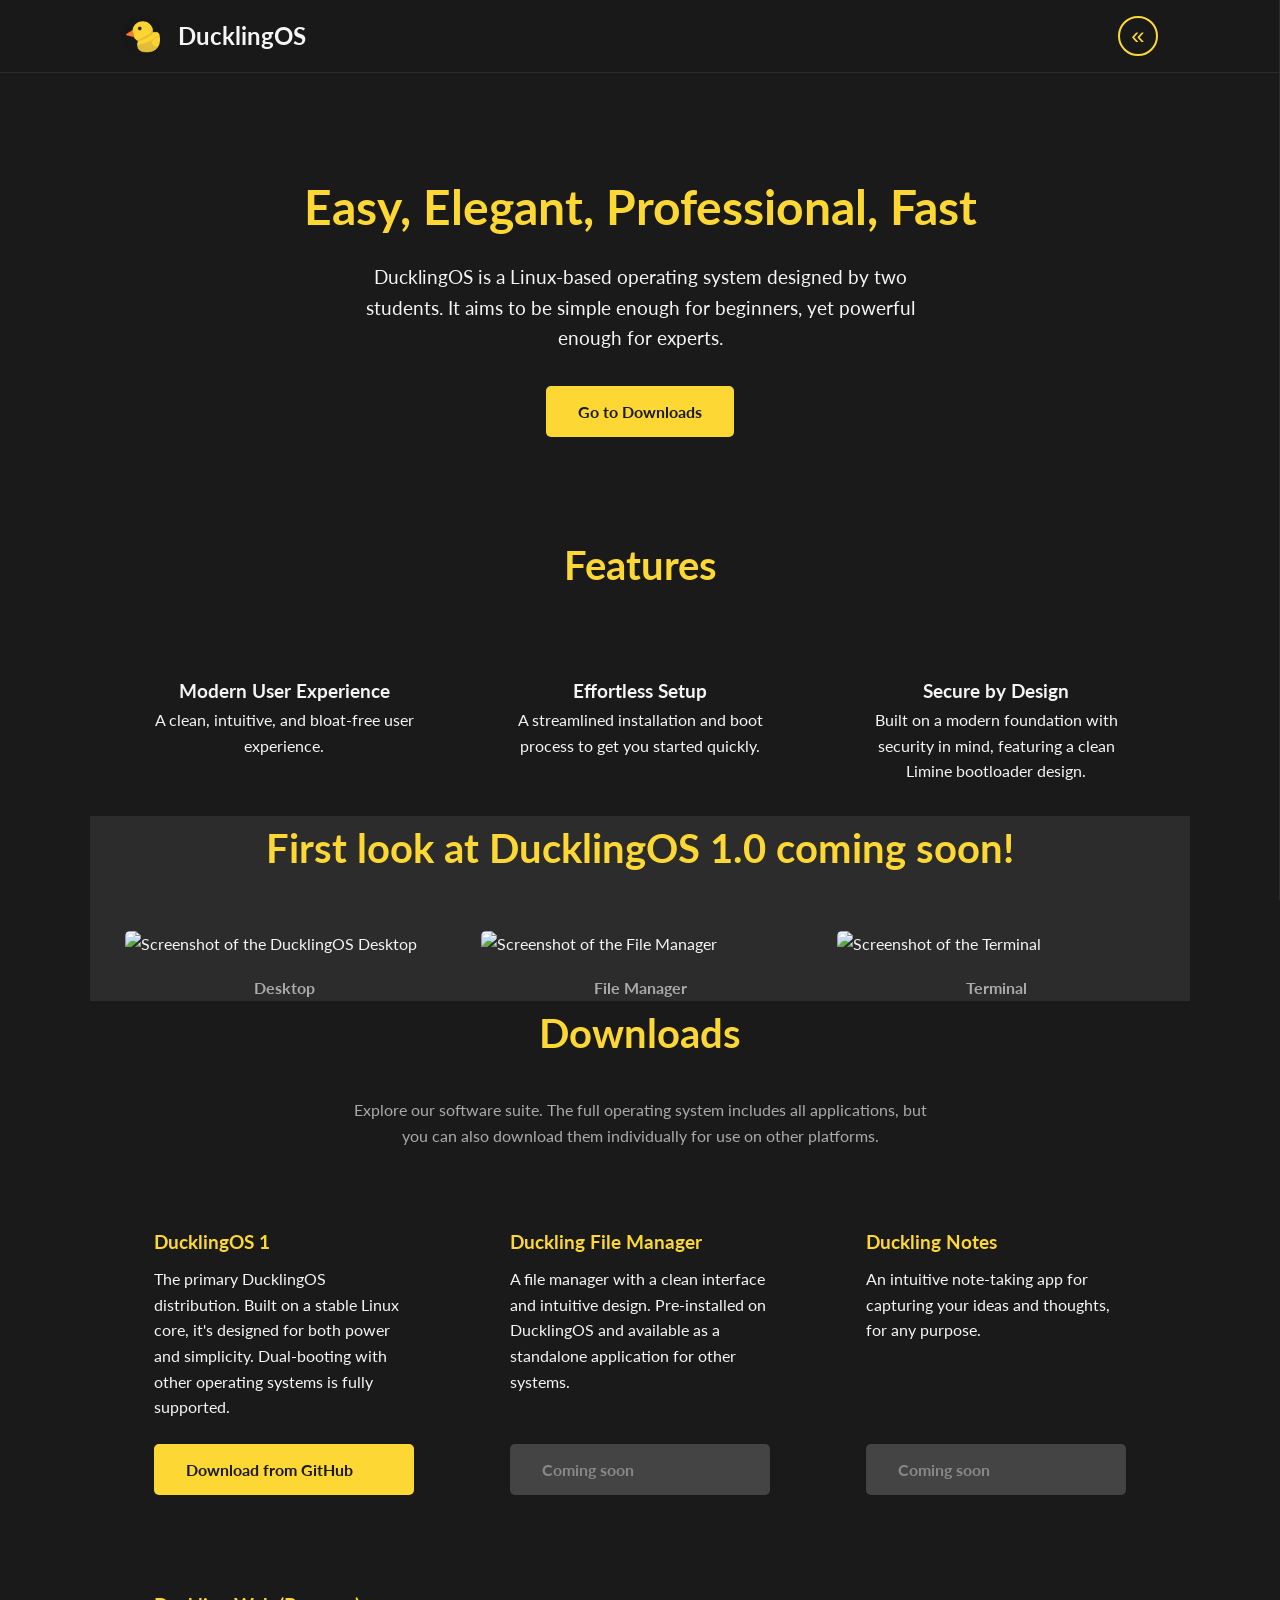
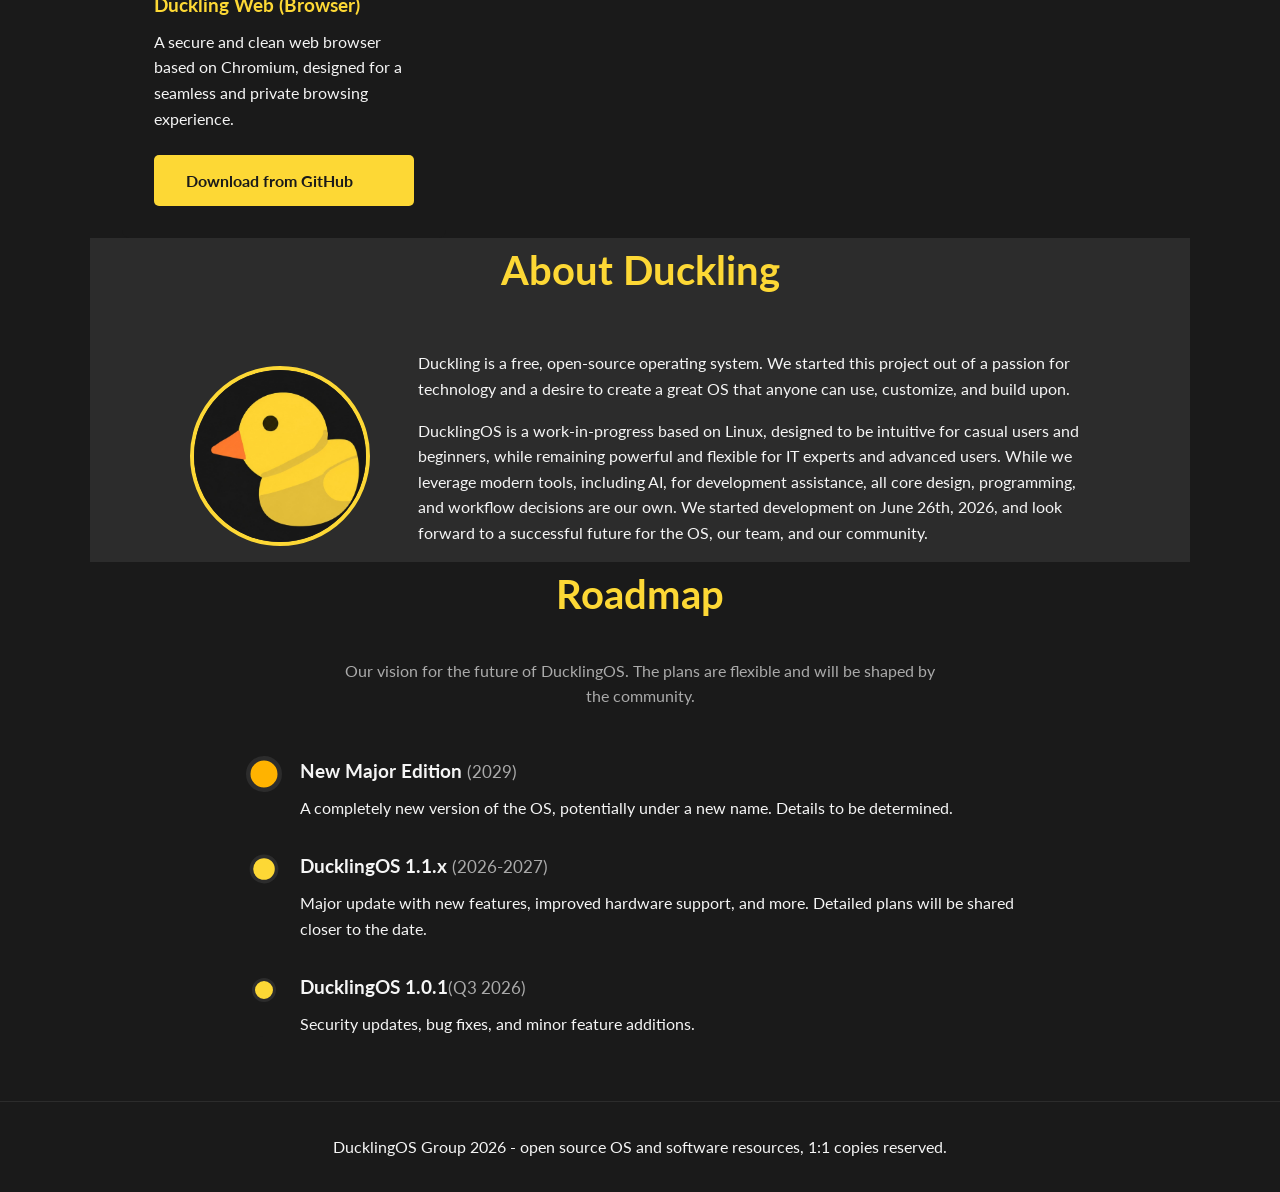
==== commit afa41d6b: "Update index.html" ====
--- a/index.html
+++ b/index.html
@@ -3,7 +3,7 @@
 <head>
     <meta charset="UTF-8">
     <meta name="viewport" content="width=device-width, initial-scale=1.0">
-    <title>DucklingOS - An easy Linux operating system</title>
+    <title>DucklingOS - Duckling Softwares</title>
     <link rel="stylesheet" href="style.css">
     <link rel="preconnect" href="https://fonts.googleapis.com">
     <link rel="preconnect" href="https://fonts.gstatic.com" crossorigin>
@@ -112,7 +112,7 @@
                 <img src="Duckling1.jpg.jpeg" alt="DucklingOS Logo in the About-Us section" class="about-image">
                 <div class="about-text">
                     <p>Duckling is a free, open-source operating system. We started this project out of a passion for technology and a desire to create a great OS that anyone can use, customize, and build upon.</p>
-                    <p>DucklingOS is a work-in-progress based on Linux, designed to be intuitive for casual users and beginners, while remaining powerful and flexible for IT experts and advanced users. While we leverage modern tools, including AI, for development assistance, all core design, programming, and workflow decisions are our own. We started development on June 26th, 2024, and look forward to a successful future for the OS, our team, and our community.</p>
+                    <p>DucklingOS is a work-in-progress based on Linux, designed to be intuitive for casual users and beginners, while remaining powerful and flexible for IT experts and advanced users. While we leverage modern tools, including AI, for development assistance, all core design, programming, and workflow decisions are our own. We started development on June 26th, 2026, and look forward to a successful future for the OS, our team, and our community.</p>
                 </div>
             </div>
         </section>
@@ -141,7 +141,7 @@
                 <!-- Example for a minor version (monthly/quarterly) -->
                 <div class="timeline-item minor">
                     <div class="timeline-content">
-                        <h3>DucklingOS 1.0.1<span class="timeline-year">(Q3 2024)</span></h3>
+                        <h3>DucklingOS 1.0.1<span class="timeline-year">(Q3 2026)</span></h3>
                         <p>Security updates, bug fixes, and minor feature additions.</p>
                     </div>
                 </div>
@@ -172,4 +172,4 @@
     </script>
 
 </body>
-</html>+</html>
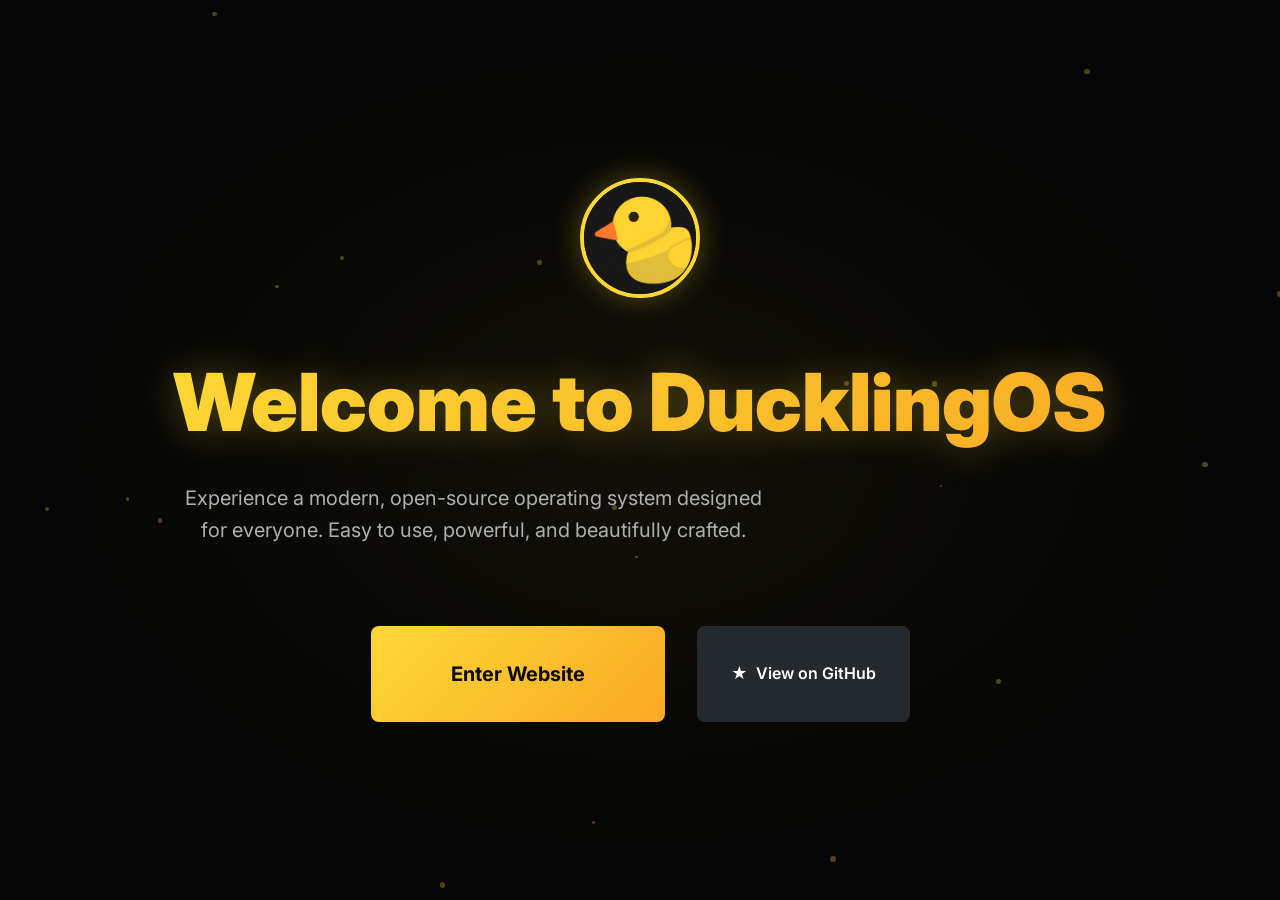
==== commit 0dab4194: "Complete website redesign with modern multi-page structure - Added welcome/splash page (index.html) " ====
--- a/index.html
+++ b/index.html
@@ -1,175 +1,82 @@
-<!DOCTYPE html>
-<html lang="en">
-<head>
-    <meta charset="UTF-8">
-    <meta name="viewport" content="width=device-width, initial-scale=1.0">
-    <title>DucklingOS - Duckling Softwares</title>
-    <link rel="stylesheet" href="style.css">
-    <link rel="preconnect" href="https://fonts.googleapis.com">
-    <link rel="preconnect" href="https://fonts.gstatic.com" crossorigin>
-    <link href="https://fonts.googleapis.com/css2?family=Lato:wght@400;700&display=swap" rel="stylesheet">
-</head>
-<body>
-<div id="page-container">
-    <header>
-        <nav class="container">
-            <a href="#" class="logo">
-                <img src="Duckling1.jpg.jpeg" alt="DucklingOS Logo">
-                <h1>DucklingOS</h1>
-            </a>
-            <div class="header-buttons">
-                <!-- This button will toggle the sidebar on all screen sizes -->
-                <button id="sidebar-toggle" class="menu-button" aria-label="Toggle navigation" aria-expanded="false">&laquo;</button>
-            </div>
-        </nav>
-    </header>
-
-    <nav id="sidebar">
-        <ul>
-            <li><a href="#hero">Home</a></li>
-            <li><a href="#features">Features</a></li>
-            <li><a href="#screenshots">Screenshots</a></li>
-            <li><a href="#about">About Duckling</a></li>
-            <li><a href="#roadmap">Roadmap</a></li>
-            <li><a href="#download">Download</a></li>
-            <li><a href="https://github.com/DucklingOS" target="_blank">GitHub</a></li>
-        </ul>
-    </nav>
-
-    <main>
-        <section id="hero" class="container">
-            <h2>Easy, Elegant, Professional, Fast</h2>
-            <p>DucklingOS is a Linux-based operating system designed by two students. It aims to be simple enough for beginners, yet powerful enough for experts.</p>
-            <a href="#download" class="cta-button">Go to Downloads</a>
-        </section>
-
-        <section id="features" class="container">
-            <h2>Features</h2>
-            <div class="feature-grid">
-                <div class="feature-item">
-                    <h3>Modern User Experience</h3>
-                    <p>A clean, intuitive, and bloat-free user experience.</p>
-                </div>
-                <div class="feature-item">
-                    <h3>Effortless Setup</h3>
-                    <p>A streamlined installation and boot process to get you started quickly.</p>
-                </div>
-                <div class="feature-item">
-                    <h3>Secure by Design</h3>
-                    <p>Built on a modern foundation with security in mind, featuring a clean Limine bootloader design.</p>
-                </div>
-            </div>
-        </section>
-
-        <section id="screenshots" class="container">
-            <h2>First look at DucklingOS 1.0 coming soon!</h2>
-            <div class="screenshot-grid">
-                <figure class="screenshot-item">
-                    <img src="https://via.placeholder.com/800x450/2c2c2c/fdd835?text=Desktop-View" alt="Screenshot of the DucklingOS Desktop">
-                    <figcaption>Desktop</figcaption>
-                </figure>
-                <figure class="screenshot-item">
-                    <img src="https://via.placeholder.com/800x450/2c2c2c/fdd835?text=File-Manager" alt="Screenshot of the File Manager">
-                    <figcaption>File Manager</figcaption>
-                </figure>
-                <figure class="screenshot-item">
-                    <img src="https://via.placeholder.com/800x450/2c2c2c/fdd835?text=Terminal" alt="Screenshot of the Terminal">
-                    <figcaption>Terminal</figcaption>
-                </figure>
-            </div>
-        </section>
-
-        <section id="download" class="container">
-            <h2>Downloads</h2>
-            <p class="download-intro">Explore our software suite. The full operating system includes all applications, but you can also download them individually for use on other platforms.</p>
-            <div class="download-grid">
-                <div class="download-item os-download">
-                    <h3>DucklingOS 1</h3>
-                    <p>The primary DucklingOS distribution. Built on a stable Linux core, it's designed for both power and simplicity. Dual-booting with other operating systems is fully supported.</p>
-                <a href="https://github.com/ducklingOS/ducklingOS-1/actions/runs/28238142595" target="_blank" class="cta-button">Download from GitHub</a>
-                </div>
-                <div class="download-item">
-                    <h3>Duckling File Manager</h3>
-                    <p>A file manager with a clean interface and intuitive design. Pre-installed on DucklingOS and available as a standalone application for other systems.</p>
-                    <a href="#" class="cta-button disabled">Coming soon</a>
-                </div>
-                <div class="download-item">
-                    <h3>Duckling Notes</h3>
-                    <p>An intuitive note-taking app for capturing your ideas and thoughts, for any purpose.</p>
-                    <a href="#" class="cta-button disabled">Coming soon</a>
-                </div>
-                <div class="download-item">
-                    <h3>Duckling Web  (Browser)</h3>
-                    <p>A secure and clean web browser based on Chromium, designed for a seamless and private browsing experience.</p>
-                    <a href="https://github.com/ducklingOS/ducklingWeb" target="_blank" class="cta-button">Download from GitHub</a>
-                </div>
-            </div>
-        </section>
-
-        <section id="about" class="container">
-            <h2>About Duckling</h2>
-            <div class="about-content">
-                <img src="Duckling1.jpg.jpeg" alt="DucklingOS Logo in the About-Us section" class="about-image">
-                <div class="about-text">
-                    <p>Duckling is a free, open-source operating system. We started this project out of a passion for technology and a desire to create a great OS that anyone can use, customize, and build upon.</p>
-                    <p>DucklingOS is a work-in-progress based on Linux, designed to be intuitive for casual users and beginners, while remaining powerful and flexible for IT experts and advanced users. While we leverage modern tools, including AI, for development assistance, all core design, programming, and workflow decisions are our own. We started development on June 26th, 2026, and look forward to a successful future for the OS, our team, and our community.</p>
-                </div>
-            </div>
-        </section>
-
-        <section id="roadmap" class="container">
-            <h2>Roadmap</h2>
-            <p class="roadmap-intro">Our vision for the future of DucklingOS. The plans are flexible and will be shaped by the community.</p>
-
-            <div class="roadmap-timeline">
-                <!-- Example for a new edition (every 3 years) -->
-                <div class="timeline-item edition">
-                    <div class="timeline-content">
-                        <h3>New Major Edition <span class="timeline-year">(2029)</span></h3>
-                        <p>A completely new version of the OS, potentially under a new name. Details to be determined.</p>
-                    </div>
-                </div>
-
-                <!-- Example for a major version (yearly) -->
-                <div class="timeline-item major">
-                    <div class="timeline-content">
-                        <h3>DucklingOS 1.1.x <span class="timeline-year">(2026-2027)</span></h3>
-                        <p>Major update with new features, improved hardware support, and more. Detailed plans will be shared closer to the date.</p>
-                    </div>
-                </div>
-
-                <!-- Example for a minor version (monthly/quarterly) -->
-                <div class="timeline-item minor">
-                    <div class="timeline-content">
-                        <h3>DucklingOS 1.0.1<span class="timeline-year">(Q3 2026)</span></h3>
-                        <p>Security updates, bug fixes, and minor feature additions.</p>
-                    </div>
-                </div>
-            </div>
-        </section>
-    </main>
-
-    <footer>
-        <p>DucklingOS Group 2026 - open source OS and software resources, 1:1 copies reserved. </p>
-    </footer>
-
-</div>
-
-    <script>
-        const sidebarToggle = document.getElementById('sidebar-toggle');
-        const sidebar = document.getElementById('sidebar');
-        const pageContainer = document.getElementById('page-container');
-
-        sidebarToggle.addEventListener('click', () => {
-            // This single function toggles the sidebar for all screen sizes.
-            // The visual effect (push vs. overlay) will be handled by CSS media queries.
-            pageContainer.classList.toggle('sidebar-open');
-
-            const isSidebarOpen = pageContainer.classList.contains('sidebar-open');
-            sidebarToggle.textContent = isSidebarOpen ? '«' : '»';
-            sidebarToggle.setAttribute('aria-expanded', isSidebarOpen);
-        });
-    </script>
-
-</body>
-</html>
+<!DOCTYPE html>
+<html lang="en">
+<head>
+    <meta charset="UTF-8">
+    <meta name="viewport" content="width=device-width, initial-scale=1.0">
+    <meta name="description" content="Welcome to DucklingOS - A modern, open-source operating system designed for everyone">
+    <meta name="keywords" content="DucklingOS, operating system, Linux, open source, free OS, modern OS">
+    <meta name="author" content="DucklingOS Team">
+    
+    <title>Welcome to DucklingOS</title>
+    
+    <!-- Preconnect for performance -->
+    <link rel="preconnect" href="https://fonts.googleapis.com">
+    <link rel="preconnect" href="https://fonts.gstatic.com" crossorigin>
+    
+    <!-- Fonts -->
+    <link href="https://fonts.googleapis.com/css2?family=Inter:wght@300;400;500;600;700;800;900&display=swap" rel="stylesheet">
+    
+    <!-- Favicon -->
+    <link rel="icon" type="image/jpeg" href="Duckling1.jpg.jpeg">
+    
+    <!-- Styles -->
+    <link rel="stylesheet" href="css/style.css">
+    
+    <!-- Open Graph / Social Meta Tags -->
+    <meta property="og:title" content="DucklingOS - A Modern Operating System">
+    <meta property="og:description" content="Easy, Elegant, Professional, Fast - DucklingOS for everyone">
+    <meta property="og:type" content="website">
+    <meta property="og:url" content="https://ducklingos.com">
+    <meta property="og:image" content="Duckling1.jpg.jpeg">
+</head>
+<body>
+    <!-- Welcome/Splash Page -->
+    <div class="welcome-page">
+        <!-- Background Effects -->
+        <div class="welcome-bg"></div>
+        <div class="welcome-particles"></div>
+        
+        <!-- Welcome Content -->
+        <div class="welcome-content fade-in-up delay-1">
+            <!-- Logo -->
+            <img src="Duckling1.jpg.jpeg" alt="DucklingOS Logo" class="welcome-logo">
+            
+            <!-- Title -->
+            <h1 class="welcome-title">Welcome to DucklingOS</h1>
+            
+            <!-- Subtitle -->
+            <p class="welcome-subtitle">
+                Experience a modern, open-source operating system designed for everyone. 
+                Easy to use, powerful, and beautifully crafted.
+            </p>
+            
+            <!-- Buttons -->
+            <div class="welcome-buttons">
+                <a href="home.html" class="btn btn-primary btn-download welcome-enter">
+                    Enter Website
+                </a>
+                <a href="https://github.com/DucklingOS" target="_blank" class="btn btn-github">
+                    <span>&#9733;</span> View on GitHub
+                </a>
+            </div>
+        </div>
+        
+        <!-- Loading Spinner (Optional) -->
+        <div class="loading-spinner hidden">
+            <div class="spinner"></div>
+            <p>Loading...</p>
+        </div>
+    </div>
+    
+    <!-- Scripts -->
+    <script src="js/main.js"></script>
+    
+    <!-- Auto-redirect to home after 5 seconds (optional) -->
+    <script>
+        // Uncomment below to enable auto-redirect
+        // setTimeout(function() {
+        //     window.location.href = 'home.html';
+        // }, 5000);
+    </script>
+</body>
+</html>
--- a/css/style.css
+++ b/css/style.css
@@ -0,0 +1,1291 @@
+/* ===== DucklingOS - Modern Design =====
+   A clean, professional, and modern design system
+   ============================================ */
+
+/* CSS Variables - Color Palette */
+:root {
+    /* Primary Colors */
+    --primary-yellow: #fdd835;
+    --primary-yellow-light: #fff176;
+    --primary-yellow-dark: #f9a825;
+    
+    /* Background Colors */
+    --bg-dark: #0a0a0a;
+    --bg-darker: #050505;
+    --bg-card: #121212;
+    --bg-card-hover: #1a1a1a;
+    
+    /* Text Colors */
+    --text-primary: #ffffff;
+    --text-secondary: #b0b0b0;
+    --text-muted: #6e6e6e;
+    
+    /* Accent Colors */
+    --accent-blue: #00bcd4;
+    --accent-green: #4caf50;
+    --accent-orange: #ff9800;
+    --accent-purple: #9c27b0;
+    
+    /* Gradients */
+    --gradient-yellow: linear-gradient(135deg, #fdd835 0%, #f9a825 100%);
+    --gradient-dark: linear-gradient(180deg, #0a0a0a 0%, #000000 100%);
+    
+    /* Spacing */
+    --spacing-xs: 0.5rem;
+    --spacing-sm: 1rem;
+    --spacing-md: 2rem;
+    --spacing-lg: 3rem;
+    --spacing-xl: 5rem;
+    --spacing-2xl: 8rem;
+    
+    /* Border Radius */
+    --radius-sm: 4px;
+    --radius-md: 8px;
+    --radius-lg: 12px;
+    --radius-xl: 20px;
+    --radius-full: 50%;
+    
+    /* Shadows */
+    --shadow-sm: 0 2px 5px rgba(0, 0, 0, 0.2);
+    --shadow-md: 0 5px 15px rgba(0, 0, 0, 0.3);
+    --shadow-lg: 0 10px 30px rgba(0, 0, 0, 0.5);
+    --shadow-glow: 0 0 30px rgba(253, 216, 53, 0.3);
+    
+    /* Transitions */
+    --transition-fast: 0.2s ease;
+    --transition-normal: 0.3s ease;
+    --transition-slow: 0.5s ease;
+    
+    /* Typography */
+    --font-primary: 'Inter', -apple-system, BlinkMacSystemFont, 'Segoe UI', Roboto, sans-serif;
+    --font-secondary: 'JetBrains Mono', 'Fira Code', monospace;
+    
+    /* Layout */
+    --max-width: 1200px;
+    --sidebar-width: 280px;
+    --header-height: 70px;
+}
+
+/* ===== Base Reset ===== */
+*, *::before, *::after {
+    margin: 0;
+    padding: 0;
+    box-sizing: border-box;
+}
+
+html {
+    scroll-behavior: smooth;
+    font-size: 16px;
+}
+
+body {
+    font-family: var(--font-primary);
+    background: var(--bg-darker);
+    color: var(--text-primary);
+    line-height: 1.6;
+    min-height: 100vh;
+    overflow-x: hidden;
+}
+
+/* Custom Scrollbar */
+::-webkit-scrollbar {
+    width: 10px;
+    height: 10px;
+}
+
+::-webkit-scrollbar-track {
+    background: var(--bg-dark);
+}
+
+::-webkit-scrollbar-thumb {
+    background: var(--primary-yellow-dark);
+    border-radius: var(--radius-sm);
+}
+
+::-webkit-scrollbar-thumb:hover {
+    background: var(--primary-yellow);
+}
+
+/* Selection */
+::selection {
+    background: var(--primary-yellow);
+    color: var(--bg-dark);
+}
+
+/* ===== Typography ===== */
+h1, h2, h3, h4, h5, h6 {
+    font-weight: 700;
+    line-height: 1.2;
+    color: var(--text-primary);
+}
+
+h1 { font-size: clamp(2.5rem, 5vw, 4rem); }
+h2 { font-size: clamp(2rem, 4vw, 3rem); }
+h3 { font-size: clamp(1.5rem, 3vw, 2rem); }
+h4 { font-size: 1.25rem; }
+h5 { font-size: 1.1rem; }
+h6 { font-size: 1rem; }
+
+p {
+    margin-bottom: var(--spacing-sm);
+    color: var(--text-secondary);
+}
+
+a {
+    color: var(--primary-yellow);
+    text-decoration: none;
+    transition: color var(--transition-fast);
+}
+
+a:hover {
+    color: var(--primary-yellow-light);
+    text-decoration: underline;
+}
+
+/* ===== Container ===== */
+.container {
+    width: 100%;
+    max-width: var(--max-width);
+    margin: 0 auto;
+    padding: 0 var(--spacing-md);
+}
+
+/* ===== Buttons ===== */
+.btn {
+    display: inline-flex;
+    align-items: center;
+    justify-content: center;
+    gap: var(--spacing-xs);
+    padding: var(--spacing-sm) var(--spacing-md);
+    font-size: 1rem;
+    font-weight: 600;
+    border-radius: var(--radius-md);
+    border: none;
+    cursor: pointer;
+    transition: all var(--transition-normal);
+    text-decoration: none;
+}
+
+.btn-primary {
+    background: var(--gradient-yellow);
+    color: var(--bg-dark);
+    box-shadow: var(--shadow-sm);
+}
+
+.btn-primary:hover {
+    transform: translateY(-2px);
+    box-shadow: var(--shadow-glow);
+}
+
+.btn-secondary {
+    background: var(--bg-card);
+    color: var(--text-primary);
+    border: 2px solid var(--bg-card-hover);
+}
+
+.btn-secondary:hover {
+    border-color: var(--primary-yellow);
+    background: var(--bg-card-hover);
+}
+
+.btn-outline {
+    background: transparent;
+    color: var(--text-primary);
+    border: 2px solid var(--bg-card-hover);
+}
+
+.btn-outline:hover {
+    border-color: var(--primary-yellow);
+    background: rgba(253, 216, 53, 0.1);
+}
+
+.btn-youtube {
+    background: #ff0000;
+    color: white;
+}
+
+.btn-youtube:hover {
+    background: #e60023;
+}
+
+.btn-github {
+    background: #24292e;
+    color: white;
+    border: 2px solid #24292e;
+}
+
+.btn-github:hover {
+    background: #0366d6;
+    border-color: #0366d6;
+}
+
+.btn-download {
+    background: var(--gradient-yellow);
+    color: var(--bg-dark);
+    padding: var(--spacing-md) var(--spacing-lg);
+    font-size: 1.1rem;
+}
+
+.btn-download:hover {
+    transform: translateY(-3px);
+    box-shadow: 0 10px 25px rgba(253, 216, 53, 0.4);
+}
+
+/* ===== Header ===== */
+.header {
+    position: fixed;
+    top: 0;
+    left: 0;
+    right: 0;
+    height: var(--header-height);
+    background: rgba(10, 10, 10, 0.95);
+    backdrop-filter: blur(20px);
+    -webkit-backdrop-filter: blur(20px);
+    z-index: 1000;
+    border-bottom: 1px solid rgba(253, 216, 53, 0.1);
+    transition: all var(--transition-normal);
+}
+
+.header.scrolled {
+    height: 60px;
+    box-shadow: 0 5px 20px rgba(0, 0, 0, 0.5);
+}
+
+.header-content {
+    display: flex;
+    align-items: center;
+    justify-content: space-between;
+    height: 100%;
+}
+
+.logo {
+    display: flex;
+    align-items: center;
+    gap: var(--spacing-sm);
+    text-decoration: none;
+    color: var(--text-primary);
+}
+
+.logo-icon {
+    width: 45px;
+    height: 45px;
+    border-radius: var(--radius-full);
+    object-fit: cover;
+    border: 2px solid var(--primary-yellow);
+    transition: transform var(--transition-normal);
+}
+
+.logo:hover .logo-icon {
+    transform: rotate(10deg);
+}
+
+.logo-text {
+    font-size: 1.5rem;
+    font-weight: 800;
+    background: var(--gradient-yellow);
+    -webkit-background-clip: text;
+    -webkit-text-fill-color: transparent;
+    background-clip: text;
+}
+
+.nav-menu {
+    display: flex;
+    align-items: center;
+    gap: var(--spacing-md);
+}
+
+.nav-link {
+    color: var(--text-secondary);
+    font-weight: 500;
+    transition: color var(--transition-fast);
+    position: relative;
+    padding: var(--spacing-xs) 0;
+}
+
+.nav-link::after {
+    content: '';
+    position: absolute;
+    bottom: 0;
+    left: 0;
+    width: 0;
+    height: 2px;
+    background: var(--primary-yellow);
+    transition: width var(--transition-normal);
+}
+
+.nav-link:hover,
+.nav-link.active {
+    color: var(--primary-yellow);
+}
+
+.nav-link:hover::after,
+.nav-link.active::after {
+    width: 100%;
+}
+
+/* ===== Welcome/Splash Page ===== */
+.welcome-page {
+    min-height: 100vh;
+    display: flex;
+    flex-direction: column;
+    align-items: center;
+    justify-content: center;
+    background: var(--bg-darker);
+    position: relative;
+    overflow: hidden;
+}
+
+.welcome-bg {
+    position: absolute;
+    inset: 0;
+    background: radial-gradient(ellipse at 50% 50%, rgba(253, 216, 53, 0.05) 0%, transparent 70%);
+    pointer-events: none;
+}
+
+.welcome-particles {
+    position: absolute;
+    inset: 0;
+    pointer-events: none;
+}
+
+.welcome-particle {
+    position: absolute;
+    width: 4px;
+    height: 4px;
+    background: var(--primary-yellow);
+    border-radius: 50%;
+    animation: float 15s infinite ease-in-out;
+    opacity: 0.3;
+}
+
+@keyframes float {
+    0%, 100% { transform: translateY(0) translateX(0); opacity: 0.3; }
+    25% { transform: translateY(-100px) translateX(50px); opacity: 0.6; }
+    50% { transform: translateY(-50px) translateX(-30px); opacity: 0.4; }
+    75% { transform: translateY(-150px) translateX(20px); opacity: 0.7; }
+}
+
+.welcome-content {
+    text-align: center;
+    z-index: 10;
+    padding: var(--spacing-xl);
+}
+
+.welcome-logo {
+    width: 120px;
+    height: 120px;
+    border-radius: var(--radius-full);
+    object-fit: cover;
+    border: 4px solid var(--primary-yellow);
+    margin-bottom: var(--spacing-lg);
+    box-shadow: var(--shadow-glow);
+    animation: pulse 3s infinite;
+}
+
+@keyframes pulse {
+    0%, 100% { transform: scale(1); }
+    50% { transform: scale(1.05); }
+}
+
+.welcome-title {
+    font-size: clamp(2.5rem, 8vw, 5rem);
+    font-weight: 900;
+    margin-bottom: var(--spacing-md);
+    background: var(--gradient-yellow);
+    -webkit-background-clip: text;
+    -webkit-text-fill-color: transparent;
+    background-clip: text;
+    text-shadow: 0 0 40px rgba(253, 216, 53, 0.3);
+}
+
+.welcome-subtitle {
+    font-size: 1.25rem;
+    color: var(--text-secondary);
+    margin-bottom: var(--spacing-xl);
+    max-width: 600px;
+}
+
+.welcome-buttons {
+    display: flex;
+    gap: var(--spacing-md);
+    flex-wrap: wrap;
+    justify-content: center;
+}
+
+.welcome-enter {
+    padding: var(--spacing-md) var(--spacing-xl);
+    font-size: 1.25rem;
+    font-weight: 700;
+}
+
+/* ===== Hero Section ===== */
+.hero {
+    min-height: 100vh;
+    display: flex;
+    align-items: center;
+    justify-content: center;
+    text-align: center;
+    padding: calc(var(--header-height) + var(--spacing-2xl)) var(--spacing-md) var(--spacing-2xl);
+    position: relative;
+    overflow: hidden;
+}
+
+.hero-bg {
+    position: absolute;
+    inset: 0;
+    background: radial-gradient(ellipse at 30% 50%, rgba(253, 216, 53, 0.1) 0%, transparent 50%),
+                radial-gradient(ellipse at 70% 50%, rgba(253, 216, 53, 0.05) 0%, transparent 50%);
+    pointer-events: none;
+}
+
+.hero-content {
+    max-width: 900px;
+    z-index: 10;
+}
+
+.hero-title {
+    font-size: clamp(3rem, 8vw, 6rem);
+    font-weight: 900;
+    margin-bottom: var(--spacing-lg);
+    line-height: 1.1;
+}
+
+.hero-title .highlight {
+    background: var(--gradient-yellow);
+    -webkit-background-clip: text;
+    -webkit-text-fill-color: transparent;
+    background-clip: text;
+}
+
+.hero-description {
+    font-size: clamp(1.1rem, 2vw, 1.3rem);
+    color: var(--text-secondary);
+    margin-bottom: var(--spacing-xl);
+    max-width: 700px;
+    margin-left: auto;
+    margin-right: auto;
+}
+
+.hero-buttons {
+    display: flex;
+    gap: var(--spacing-md);
+    flex-wrap: wrap;
+    justify-content: center;
+}
+
+/* ===== Section Styling ===== */
+section {
+    padding: var(--spacing-2xl) 0;
+}
+
+.section-title {
+    text-align: center;
+    margin-bottom: var(--spacing-xl);
+    position: relative;
+}
+
+.section-title::after {
+    content: '';
+    position: absolute;
+    bottom: -10px;
+    left: 50%;
+    transform: translateX(-50%);
+    width: 60px;
+    height: 3px;
+    background: var(--gradient-yellow);
+    border-radius: var(--radius-full);
+}
+
+.section-subtitle {
+    text-align: center;
+    color: var(--text-secondary);
+    margin-bottom: var(--spacing-xl);
+    max-width: 600px;
+    margin-left: auto;
+    margin-right: auto;
+}
+
+/* ===== Features Section ===== */
+.features-grid {
+    display: grid;
+    grid-template-columns: repeat(auto-fit, minmax(300px, 1fr));
+    gap: var(--spacing-lg);
+}
+
+.feature-card {
+    background: var(--bg-card);
+    padding: var(--spacing-lg);
+    border-radius: var(--radius-lg);
+    border: 1px solid rgba(253, 216, 53, 0.1);
+    transition: all var(--transition-normal);
+    text-align: center;
+}
+
+.feature-card:hover {
+    transform: translateY(-5px);
+    border-color: var(--primary-yellow);
+    box-shadow: var(--shadow-lg);
+}
+
+.feature-icon {
+    width: 60px;
+    height: 60px;
+    background: var(--gradient-yellow);
+    border-radius: var(--radius-full);
+    display: flex;
+    align-items: center;
+    justify-content: center;
+    margin: 0 auto var(--spacing-md);
+    font-size: 1.5rem;
+}
+
+.feature-card h3 {
+    margin-bottom: var(--spacing-sm);
+    color: var(--primary-yellow);
+}
+
+/* ===== About Section ===== */
+.about-content {
+    display: grid;
+    grid-template-columns: 1fr 1fr;
+    gap: var(--spacing-2xl);
+    align-items: center;
+    max-width: 1000px;
+    margin: 0 auto;
+}
+
+.about-image {
+    width: 100%;
+    max-width: 400px;
+    border-radius: var(--radius-lg);
+    object-fit: cover;
+    border: 3px solid var(--primary-yellow);
+    box-shadow: var(--shadow-glow);
+    margin: 0 auto;
+}
+
+.about-text h3 {
+    margin-bottom: var(--spacing-md);
+    color: var(--primary-yellow);
+}
+
+.about-text p {
+    margin-bottom: var(--spacing-md);
+    font-size: 1.1rem;
+}
+
+/* ===== Downloads Section ===== */
+.downloads-header {
+    text-align: center;
+    margin-bottom: var(--spacing-2xl);
+}
+
+.downloads-grid {
+    display: grid;
+    grid-template-columns: repeat(auto-fit, minmax(320px, 1fr));
+    gap: var(--spacing-lg);
+}
+
+.download-card {
+    background: var(--bg-card);
+    padding: var(--spacing-lg);
+    border-radius: var(--radius-lg);
+    border: 1px solid rgba(253, 216, 53, 0.1);
+    transition: all var(--transition-normal);
+    text-align: center;
+}
+
+.download-card:hover {
+    transform: translateY(-5px);
+    border-color: var(--primary-yellow);
+    box-shadow: var(--shadow-lg);
+}
+
+.download-card.os-card {
+    border-color: var(--primary-yellow);
+    background: linear-gradient(135deg, rgba(253, 216, 53, 0.1) 0%, var(--bg-card) 100%);
+}
+
+.download-card-icon {
+    width: 70px;
+    height: 70px;
+    background: var(--gradient-yellow);
+    border-radius: var(--radius-full);
+    display: flex;
+    align-items: center;
+    justify-content: center;
+    margin: 0 auto var(--spacing-md);
+    font-size: 2rem;
+}
+
+.download-card h3 {
+    margin-bottom: var(--spacing-sm);
+    color: var(--text-primary);
+}
+
+.download-card p {
+    margin-bottom: var(--spacing-md);
+    color: var(--text-secondary);
+    font-size: 0.95rem;
+}
+
+.download-card .version {
+    display: inline-block;
+    background: rgba(253, 216, 53, 0.2);
+    color: var(--primary-yellow);
+    padding: 0.25rem 0.75rem;
+    border-radius: var(--radius-full);
+    font-size: 0.85rem;
+    font-weight: 600;
+    margin-bottom: var(--spacing-sm);
+}
+
+.download-card .tags {
+    display: flex;
+    gap: var(--spacing-xs);
+    justify-content: center;
+    margin-bottom: var(--spacing-md);
+    flex-wrap: wrap;
+}
+
+.download-card .tag {
+    background: var(--bg-darker);
+    color: var(--text-secondary);
+    padding: 0.25rem 0.75rem;
+    border-radius: var(--radius-full);
+    font-size: 0.8rem;
+}
+
+.download-button {
+    width: 100%;
+    padding: var(--spacing-md);
+    font-size: 1rem;
+    font-weight: 600;
+}
+
+.download-button.coming-soon {
+    background: var(--bg-darker);
+    color: var(--text-muted);
+    cursor: not-allowed;
+    border: 2px dashed var(--bg-card-hover);
+}
+
+.download-button.coming-soon:hover {
+    transform: none;
+    box-shadow: none;
+}
+
+/* ===== Download Detail Page ===== */
+.download-detail {
+    padding: calc(var(--header-height) + var(--spacing-2xl)) 0 var(--spacing-2xl);
+}
+
+.download-detail-header {
+    text-align: center;
+    margin-bottom: var(--spacing-2xl);
+}
+
+.download-detail-icon {
+    width: 100px;
+    height: 100px;
+    background: var(--gradient-yellow);
+    border-radius: var(--radius-full);
+    display: flex;
+    align-items: center;
+    justify-content: center;
+    margin: 0 auto var(--spacing-lg);
+    font-size: 3rem;
+    box-shadow: var(--shadow-glow);
+}
+
+.download-detail h1 {
+    margin-bottom: var(--spacing-md);
+}
+
+.download-detail .version-badge {
+    display: inline-block;
+    background: rgba(253, 216, 53, 0.2);
+    color: var(--primary-yellow);
+    padding: 0.5rem 1.5rem;
+    border-radius: var(--radius-full);
+    font-weight: 600;
+    margin-bottom: var(--spacing-lg);
+}
+
+.download-detail-description {
+    max-width: 800px;
+    margin: 0 auto var(--spacing-2xl);
+    text-align: center;
+}
+
+.download-options {
+    display: grid;
+    grid-template-columns: repeat(auto-fit, minmax(300px, 1fr));
+    gap: var(--spacing-lg);
+    max-width: 800px;
+    margin: 0 auto;
+}
+
+.download-option {
+    background: var(--bg-card);
+    padding: var(--spacing-lg);
+    border-radius: var(--radius-lg);
+    border: 1px solid rgba(253, 216, 53, 0.1);
+    transition: all var(--transition-normal);
+}
+
+.download-option:hover {
+    border-color: var(--primary-yellow);
+    transform: translateY(-3px);
+}
+
+.download-option h4 {
+    margin-bottom: var(--spacing-sm);
+    color: var(--primary-yellow);
+}
+
+.download-option p {
+    margin-bottom: var(--spacing-md);
+    color: var(--text-secondary);
+    font-size: 0.9rem;
+}
+
+.download-option a {
+    display: block;
+}
+
+/* ===== Screenshots ===== */
+.screenshots-grid {
+    display: grid;
+    grid-template-columns: repeat(auto-fit, minmax(300px, 1fr));
+    gap: var(--spacing-lg);
+}
+
+.screenshot-card {
+    background: var(--bg-card);
+    border-radius: var(--radius-lg);
+    overflow: hidden;
+    border: 1px solid rgba(253, 216, 53, 0.1);
+    transition: all var(--transition-normal);
+}
+
+.screenshot-card:hover {
+    transform: translateY(-5px);
+    border-color: var(--primary-yellow);
+    box-shadow: var(--shadow-lg);
+}
+
+.screenshot-image {
+    width: 100%;
+    height: 200px;
+    object-fit: cover;
+    border-bottom: 1px solid rgba(253, 216, 53, 0.1);
+}
+
+.screenshot-caption {
+    padding: var(--spacing-md);
+    text-align: center;
+    font-weight: 600;
+    color: var(--text-secondary);
+}
+
+/* ===== Roadmap ===== */
+.roadmap-timeline {
+    position: relative;
+    max-width: 800px;
+    margin: 0 auto;
+    padding: var(--spacing-xl) 0;
+}
+
+.roadmap-timeline::before {
+    content: '';
+    position: absolute;
+    left: 50%;
+    transform: translateX(-50%);
+    width: 3px;
+    height: 100%;
+    background: linear-gradient(180deg, var(--primary-yellow) 0%, var(--primary-yellow-dark) 100%);
+    border-radius: var(--radius-full);
+}
+
+.timeline-item {
+    position: relative;
+    width: 50%;
+    padding: var(--spacing-md) var(--spacing-xl);
+    opacity: 0.7;
+    transition: all var(--transition-normal);
+}
+
+.timeline-item:hover {
+    opacity: 1;
+}
+
+.timeline-item:nth-child(odd) {
+    left: 0;
+    padding-right: var(--spacing-2xl);
+    text-align: right;
+}
+
+.timeline-item:nth-child(even) {
+    left: 50%;
+    padding-left: var(--spacing-2xl);
+    text-align: left;
+}
+
+.timeline-item::before {
+    content: '';
+    position: absolute;
+    top: var(--spacing-md);
+    width: 15px;
+    height: 15px;
+    background: var(--primary-yellow);
+    border-radius: var(--radius-full);
+    border: 3px solid var(--bg-dark);
+    z-index: 10;
+}
+
+.timeline-item:nth-child(odd)::before {
+    right: -10px;
+}
+
+.timeline-item:nth-child(even)::before {
+    left: -10px;
+}
+
+.timeline-dot {
+    position: absolute;
+    top: var(--spacing-md);
+    left: 50%;
+    transform: translateX(-50%);
+    width: 20px;
+    height: 20px;
+    background: var(--primary-yellow);
+    border-radius: var(--radius-full);
+    border: 4px solid var(--bg-dark);
+    z-index: 10;
+}
+
+.timeline-content {
+    background: var(--bg-card);
+    padding: var(--spacing-md);
+    border-radius: var(--radius-md);
+    border: 1px solid rgba(253, 216, 53, 0.1);
+}
+
+.timeline-content h3 {
+    margin-bottom: var(--spacing-xs);
+    color: var(--primary-yellow);
+}
+
+.timeline-content p {
+    font-size: 0.95rem;
+    color: var(--text-secondary);
+}
+
+.timeline-year {
+    color: var(--text-muted);
+    font-size: 0.85rem;
+    font-weight: 400;
+}
+
+/* ===== Footer ===== */
+.footer {
+    background: var(--bg-dark);
+    padding: var(--spacing-2xl) 0 var(--spacing-xl);
+    border-top: 1px solid rgba(253, 216, 53, 0.1);
+    margin-top: var(--spacing-2xl);
+}
+
+.footer-content {
+    display: grid;
+    grid-template-columns: repeat(auto-fit, minmax(250px, 1fr));
+    gap: var(--spacing-2xl);
+    max-width: var(--max-width);
+    margin: 0 auto;
+}
+
+.footer-section h4 {
+    margin-bottom: var(--spacing-md);
+    color: var(--primary-yellow);
+}
+
+.footer-section p,
+.footer-section a {
+    color: var(--text-secondary);
+    margin-bottom: var(--spacing-xs);
+    display: block;
+}
+
+.footer-section a:hover {
+    color: var(--primary-yellow);
+}
+
+.social-links {
+    display: flex;
+    gap: var(--spacing-md);
+    margin-top: var(--spacing-md);
+}
+
+.social-link {
+    width: 45px;
+    height: 45px;
+    background: var(--bg-card);
+    border-radius: var(--radius-full);
+    display: flex;
+    align-items: center;
+    justify-content: center;
+    color: var(--text-secondary);
+    font-size: 1.25rem;
+    transition: all var(--transition-normal);
+    border: 1px solid rgba(253, 216, 53, 0.1);
+}
+
+.social-link:hover {
+    background: var(--primary-yellow);
+    color: var(--bg-dark);
+    border-color: var(--primary-yellow);
+    transform: translateY(-3px);
+}
+
+.footer-bottom {
+    text-align: center;
+    padding-top: var(--spacing-xl);
+    margin-top: var(--spacing-xl);
+    border-top: 1px solid rgba(253, 216, 53, 0.1);
+    color: var(--text-muted);
+    font-size: 0.9rem;
+}
+
+/* ===== Sidebar Navigation (Mobile) ===== */
+.sidebar-overlay {
+    position: fixed;
+    inset: 0;
+    background: rgba(0, 0, 0, 0.8);
+    z-index: 1000;
+    opacity: 0;
+    visibility: hidden;
+    transition: all var(--transition-normal);
+}
+
+.sidebar-overlay.active {
+    opacity: 1;
+    visibility: visible;
+}
+
+.sidebar {
+    position: fixed;
+    top: 0;
+    right: -300px;
+    width: 280px;
+    height: 100vh;
+    background: var(--bg-dark);
+    z-index: 1001;
+    padding: calc(var(--header-height) + var(--spacing-lg)) var(--spacing-md) var(--spacing-lg);
+    transition: right var(--transition-normal);
+    border-left: 1px solid rgba(253, 216, 53, 0.1);
+}
+
+.sidebar.active {
+    right: 0;
+}
+
+.sidebar-close {
+    position: absolute;
+    top: var(--spacing-md);
+    right: var(--spacing-md);
+    background: none;
+    border: none;
+    color: var(--text-secondary);
+    font-size: 1.5rem;
+    cursor: pointer;
+    padding: var(--spacing-xs);
+}
+
+.sidebar-nav {
+    list-style: none;
+}
+
+.sidebar-nav li {
+    margin-bottom: var(--spacing-xs);
+}
+
+.sidebar-nav a {
+    display: block;
+    padding: var(--spacing-sm) var(--spacing-md);
+    color: var(--text-secondary);
+    border-radius: var(--radius-md);
+    transition: all var(--transition-fast);
+    font-weight: 500;
+}
+
+.sidebar-nav a:hover,
+.sidebar-nav a.active {
+    background: rgba(253, 216, 53, 0.1);
+    color: var(--primary-yellow);
+}
+
+/* ===== Back to Top Button ===== */
+.back-to-top {
+    position: fixed;
+    bottom: var(--spacing-xl);
+    right: var(--spacing-xl);
+    width: 50px;
+    height: 50px;
+    background: var(--gradient-yellow);
+    border-radius: var(--radius-full);
+    display: flex;
+    align-items: center;
+    justify-content: center;
+    color: var(--bg-dark);
+    font-size: 1.25rem;
+    cursor: pointer;
+    opacity: 0;
+    visibility: hidden;
+    transition: all var(--transition-normal);
+    z-index: 1000;
+    box-shadow: var(--shadow-md);
+}
+
+.back-to-top:hover {
+    transform: translateY(-3px);
+    box-shadow: var(--shadow-glow);
+}
+
+.back-to-top.visible {
+    opacity: 1;
+    visibility: visible;
+}
+
+/* ===== Animations ===== */
+@keyframes fadeInUp {
+    from {
+        opacity: 0;
+        transform: translateY(30px);
+    }
+    to {
+        opacity: 1;
+        transform: translateY(0);
+    }
+}
+
+.fade-in-up {
+    animation: fadeInUp 0.6s ease forwards;
+}
+
+.delay-1 { animation-delay: 0.1s; }
+.delay-2 { animation-delay: 0.2s; }
+.delay-3 { animation-delay: 0.3s; }
+.delay-4 { animation-delay: 0.4s; }
+.delay-5 { animation-delay: 0.5s; }
+
+@keyframes fadeIn {
+    from { opacity: 0; }
+    to { opacity: 1; }
+}
+
+.fade-in {
+    animation: fadeIn 0.6s ease forwards;
+}
+
+/* ===== Responsive Design ===== */
+@media (max-width: 1024px) {
+    .about-content {
+        grid-template-columns: 1fr;
+        text-align: center;
+    }
+    
+    .about-image {
+        max-width: 300px;
+    }
+    
+    .about-text p {
+        text-align: center;
+    }
+}
+
+@media (max-width: 768px) {
+    :root {
+        --spacing-xl: 3rem;
+        --spacing-2xl: 4rem;
+    }
+    
+    .header {
+        padding: 0 var(--spacing-sm);
+    }
+    
+    .header-content {
+        padding: 0 var(--spacing-sm);
+    }
+    
+    .nav-menu {
+        display: none;
+    }
+    
+    .menu-toggle {
+        display: block;
+        background: none;
+        border: 2px solid var(--primary-yellow);
+        color: var(--primary-yellow);
+        width: 45px;
+        height: 45px;
+        border-radius: var(--radius-full);
+        font-size: 1.5rem;
+        cursor: pointer;
+    }
+    
+    .welcome-title {
+        font-size: 2.5rem;
+    }
+    
+    .hero-title {
+        font-size: 2.5rem;
+    }
+    
+    .section-title {
+        font-size: 2rem;
+    }
+    
+    .features-grid,
+    .downloads-grid,
+    .screenshots-grid {
+        grid-template-columns: 1fr;
+    }
+    
+    .roadmap-timeline::before {
+        left: 20px;
+    }
+    
+    .timeline-item {
+        width: 100%;
+        padding-left: 60px;
+        padding-right: var(--spacing-sm);
+    }
+    
+    .timeline-item:nth-child(odd),
+    .timeline-item:nth-child(even) {
+        left: 0;
+        text-align: left;
+    }
+    
+    .timeline-item::before {
+        left: 10px;
+    }
+    
+    .timeline-dot {
+        left: 20px;
+    }
+    
+    .timeline-content {
+        padding: var(--spacing-sm);
+    }
+    
+    .about-content {
+        text-align: center;
+    }
+    
+    .about-image {
+        margin: 0 auto;
+    }
+    
+    .about-text p {
+        text-align: center;
+    }
+    
+    .welcome-buttons,
+    .hero-buttons,
+    .download-detail .btn {
+        flex-direction: column;
+        width: 100%;
+    }
+    
+    .btn {
+        width: 100%;
+        justify-content: center;
+    }
+    
+    .footer-content {
+        grid-template-columns: 1fr 1fr;
+        gap: var(--spacing-lg);
+    }
+    
+    .social-links {
+        justify-content: center;
+    }
+}
+
+@media (max-width: 480px) {
+    .welcome-title {
+        font-size: 2rem;
+    }
+    
+    .welcome-subtitle {
+        font-size: 1rem;
+    }
+    
+    .hero-title {
+        font-size: 2rem;
+    }
+    
+    .hero-description {
+        font-size: 1rem;
+    }
+    
+    .section-title {
+        font-size: 1.75rem;
+    }
+    
+    .footer-content {
+        grid-template-columns: 1fr;
+        text-align: center;
+    }
+    
+    .footer-section {
+        margin-bottom: var(--spacing-lg);
+    }
+    
+    .social-links {
+        justify-content: center;
+    }
+    
+    .download-options {
+        grid-template-columns: 1fr;
+    }
+}
+
+/* ===== Utility Classes ===== */
+.text-center { text-align: center; }
+.text-yellow { color: var(--primary-yellow); }
+.text-secondary { color: var(--text-secondary); }
+.text-muted { color: var(--text-muted); }
+
+.mt-xs { margin-top: var(--spacing-xs); }
+.mt-sm { margin-top: var(--spacing-sm); }
+.mt-md { margin-top: var(--spacing-md); }
+.mt-lg { margin-top: var(--spacing-lg); }
+.mt-xl { margin-top: var(--spacing-xl); }
+
+.mb-xs { margin-bottom: var(--spacing-xs); }
+.mb-sm { margin-bottom: var(--spacing-sm); }
+.mb-md { margin-bottom: var(--spacing-md); }
+.mb-lg { margin-bottom: var(--spacing-lg); }
+.mb-xl { margin-bottom: var(--spacing-xl); }
+
+.gap-xs { gap: var(--spacing-xs); }
+.gap-sm { gap: var(--spacing-sm); }
+.gap-md { gap: var(--spacing-md); }
+.gap-lg { gap: var(--spacing-lg); }
+
+.flex { display: flex; }
+.flex-wrap { flex-wrap: wrap; }
+.items-center { align-items: center; }
+.justify-center { justify-content: center; }
+
+.grid { display: grid; }
+.grid-cols-2 { grid-template-columns: repeat(2, 1fr); }
+.grid-cols-3 { grid-template-columns: repeat(3, 1fr); }
+
+.hidden { display: none; }
+.visible { display: block; }
+
+.opacity-0 { opacity: 0; }
+.opacity-100 { opacity: 1; }
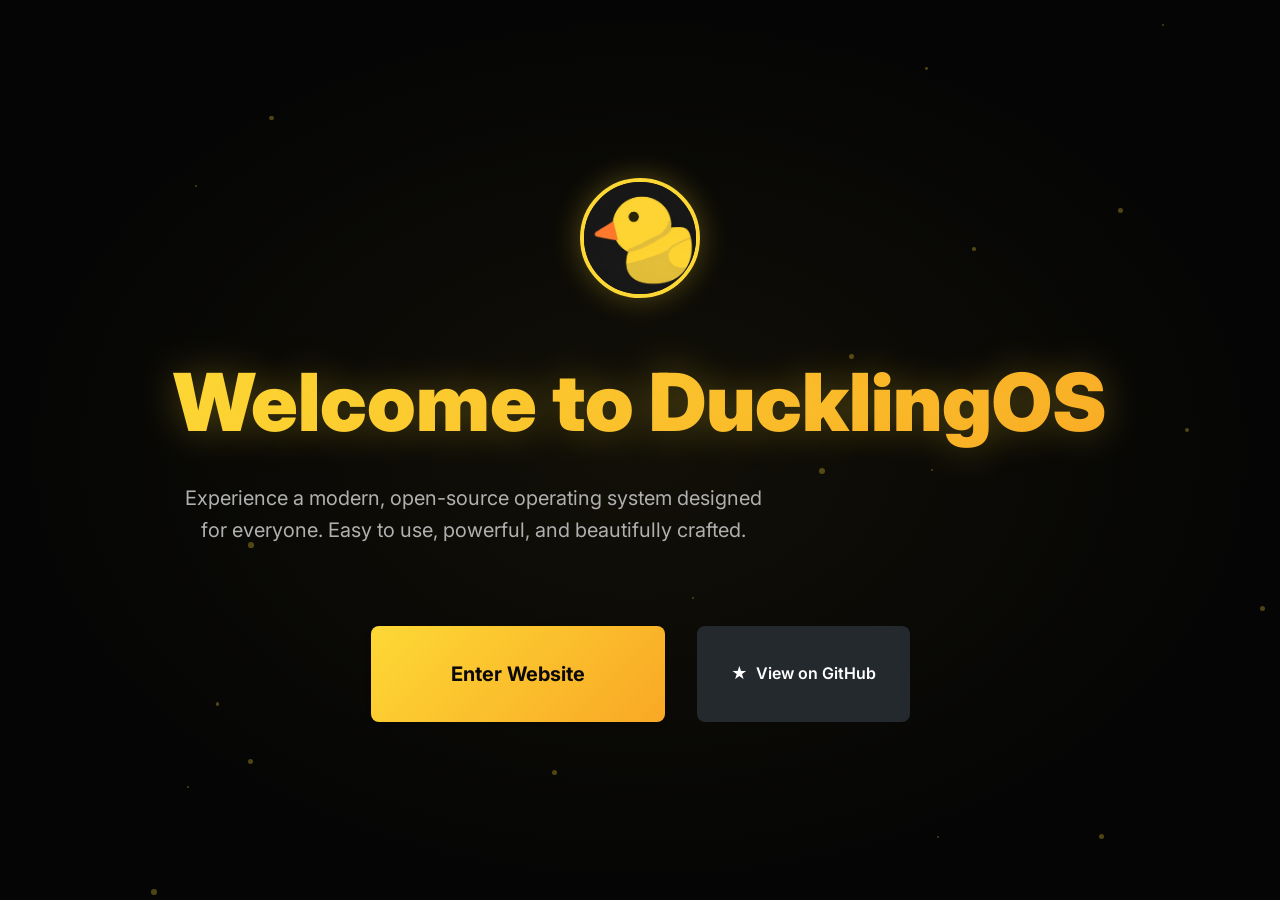
==== commit f4f9b5db: "Center small info text on welcome website - Added text-center class to welcome-subtitle on index.htm" ====
--- a/index.html
+++ b/index.html
@@ -45,7 +45,7 @@
             <h1 class="welcome-title">Welcome to DucklingOS</h1>
             
             <!-- Subtitle -->
-            <p class="welcome-subtitle">
+            <p class="welcome-subtitle text-center">
                 Experience a modern, open-source operating system designed for everyone. 
                 Easy to use, powerful, and beautifully crafted.
             </p>
--- a/css/style.css
+++ b/css/style.css
@@ -85,6 +85,31 @@
     line-height: 1.6;
     min-height: 100vh;
     overflow-x: hidden;
+    position: relative;
+}
+
+/* Star/Dot Background Pattern */
+body::before {
+    content: '';
+    position: fixed;
+    inset: 0;
+    background: 
+        radial-gradient(2px 2px at 20px 30px, var(--primary-yellow), transparent),
+        radial-gradient(2px 2px at 40px 70px, var(--primary-yellow-dark), transparent),
+        radial-gradient(1px 1px at 90px 40px, var(--primary-yellow-light), transparent),
+        radial-gradient(2px 2px at 130px 80px, var(--primary-yellow), transparent),
+        radial-gradient(1px 1px at 160px 30px, var(--primary-yellow-dark), transparent);
+    background-size: 200px 100px;
+    background-repeat: repeat;
+    opacity: 0.3;
+    pointer-events: none;
+    z-index: -1;
+    animation: twinkle 20s linear infinite;
+}
+
+@keyframes twinkle {
+    from { transform: translateY(0); }
+    to { transform: translateY(-100px); }
 }
 
 /* Custom Scrollbar */
@@ -792,7 +817,7 @@
 /* ===== Roadmap ===== */
 .roadmap-timeline {
     position: relative;
-    max-width: 800px;
+    max-width: 900px;
     margin: 0 auto;
     padding: var(--spacing-xl) 0;
 }
@@ -867,19 +892,24 @@
 
 .timeline-content {
     background: var(--bg-card);
-    padding: var(--spacing-md);
+    padding: var(--spacing-lg);
     border-radius: var(--radius-md);
     border: 1px solid rgba(253, 216, 53, 0.1);
+    min-width: 300px;
+    max-width: 400px;
 }
 
 .timeline-content h3 {
-    margin-bottom: var(--spacing-xs);
+    margin-bottom: var(--spacing-sm);
     color: var(--primary-yellow);
+    font-size: 1.1rem;
+    line-height: 1.4;
 }
 
 .timeline-content p {
-    font-size: 0.95rem;
+    font-size: 1rem;
     color: var(--text-secondary);
+    line-height: 1.6;
 }
 
 .timeline-year {
@@ -1176,7 +1206,8 @@
     }
     
     .timeline-content {
-        padding: var(--spacing-sm);
+        padding: var(--spacing-md);
+        min-width: 250px;
     }
     
     .about-content {
